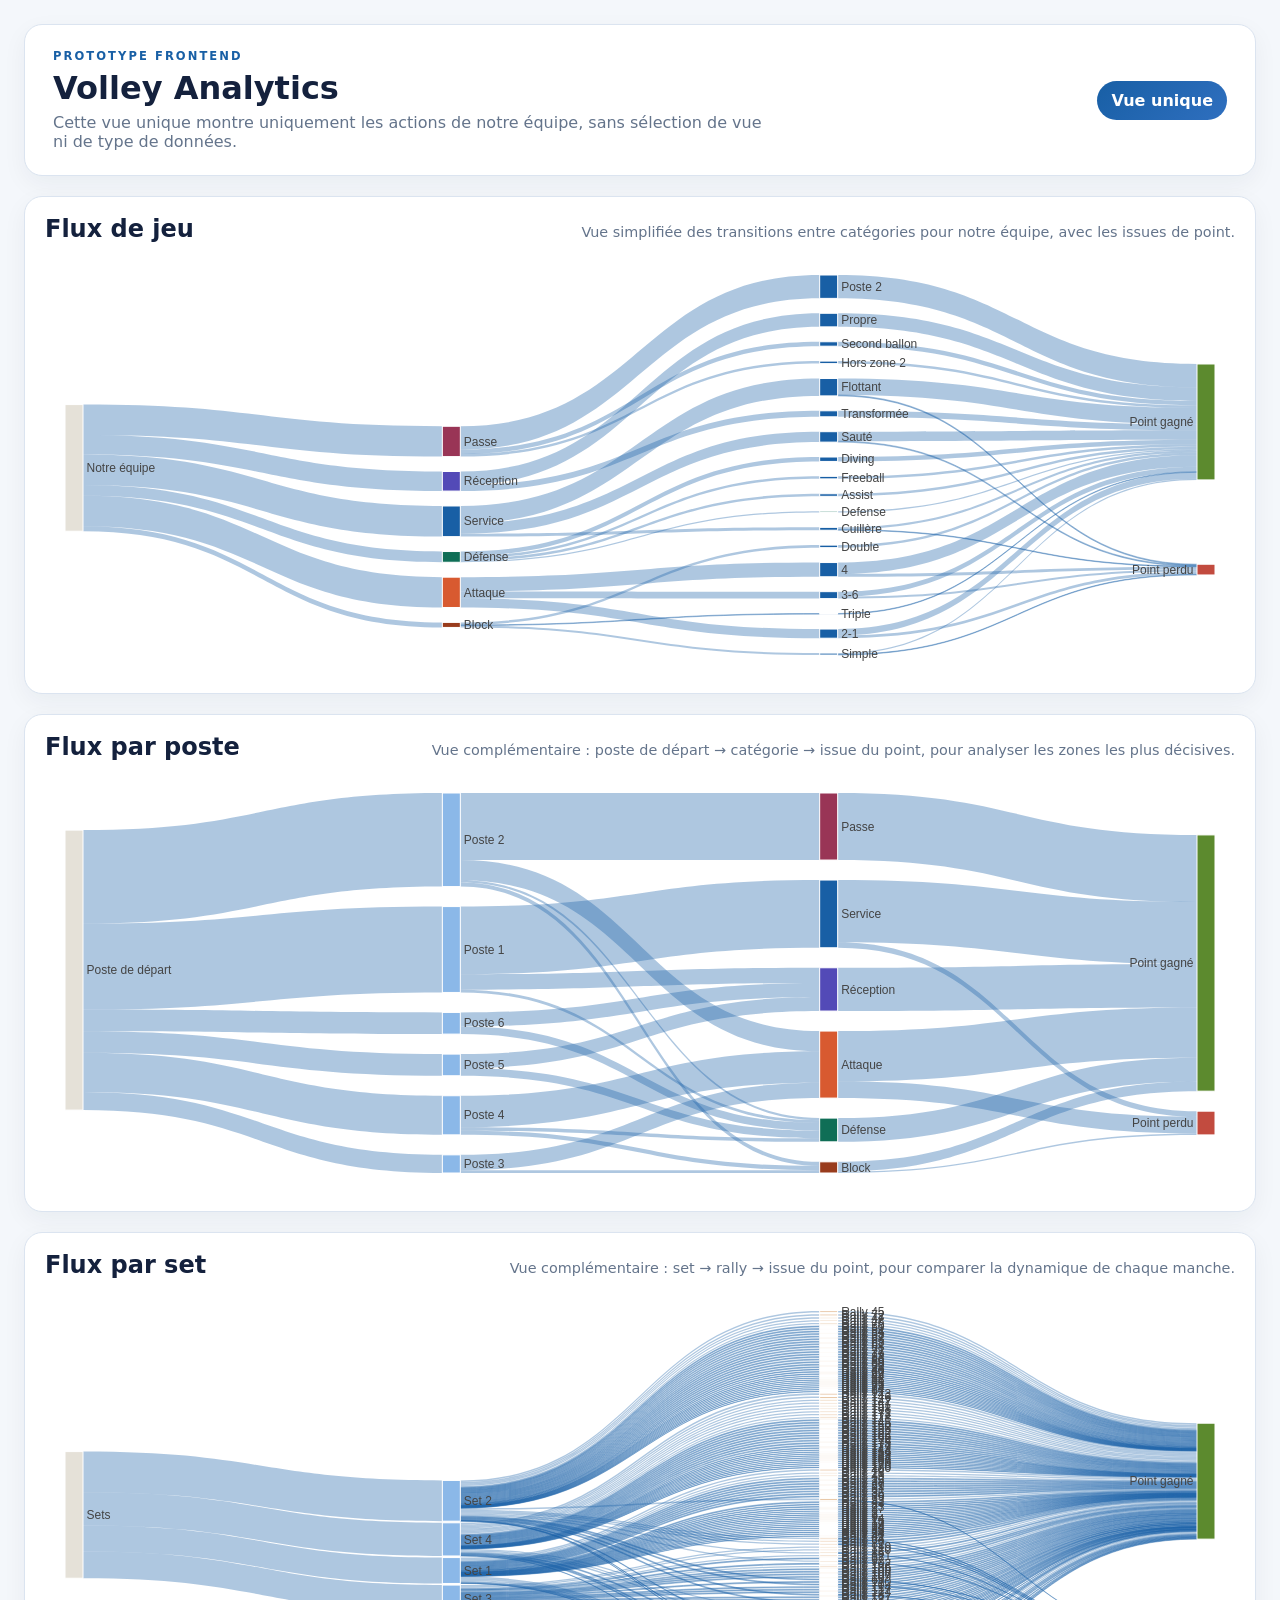
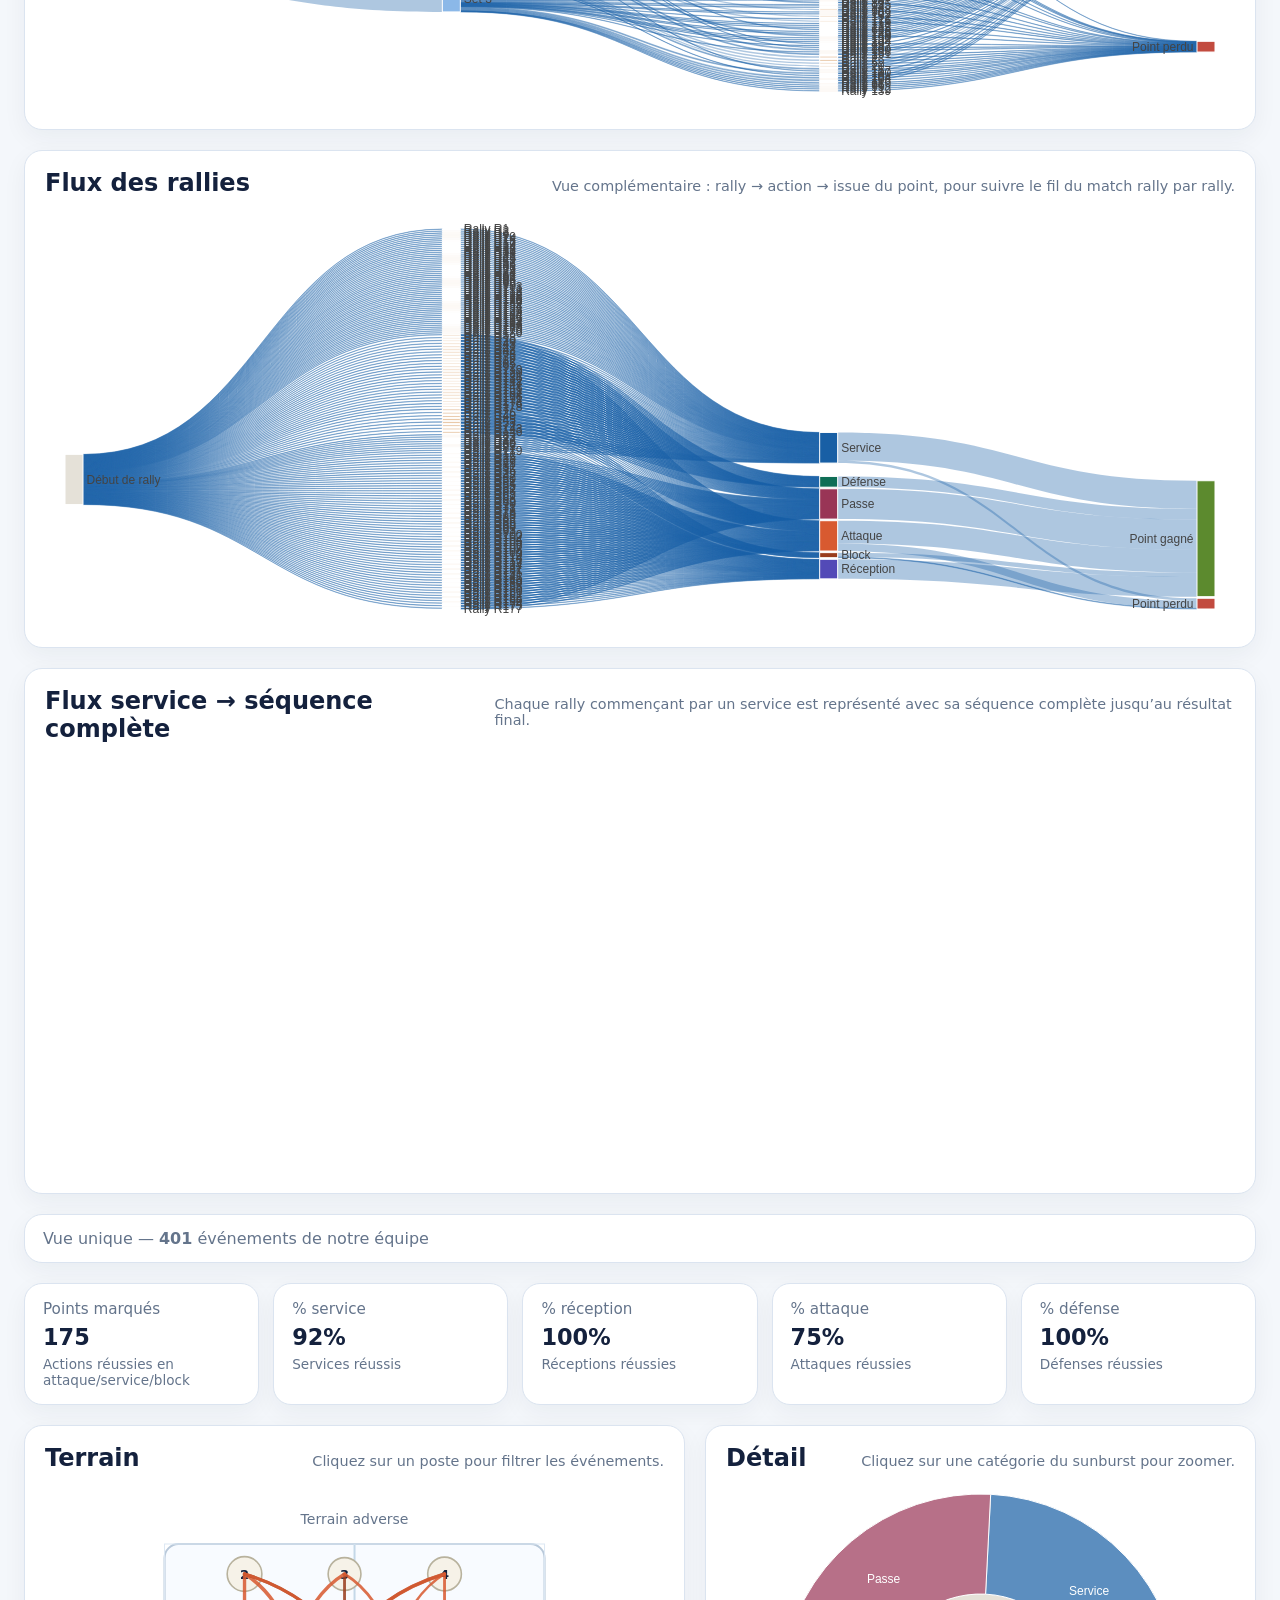
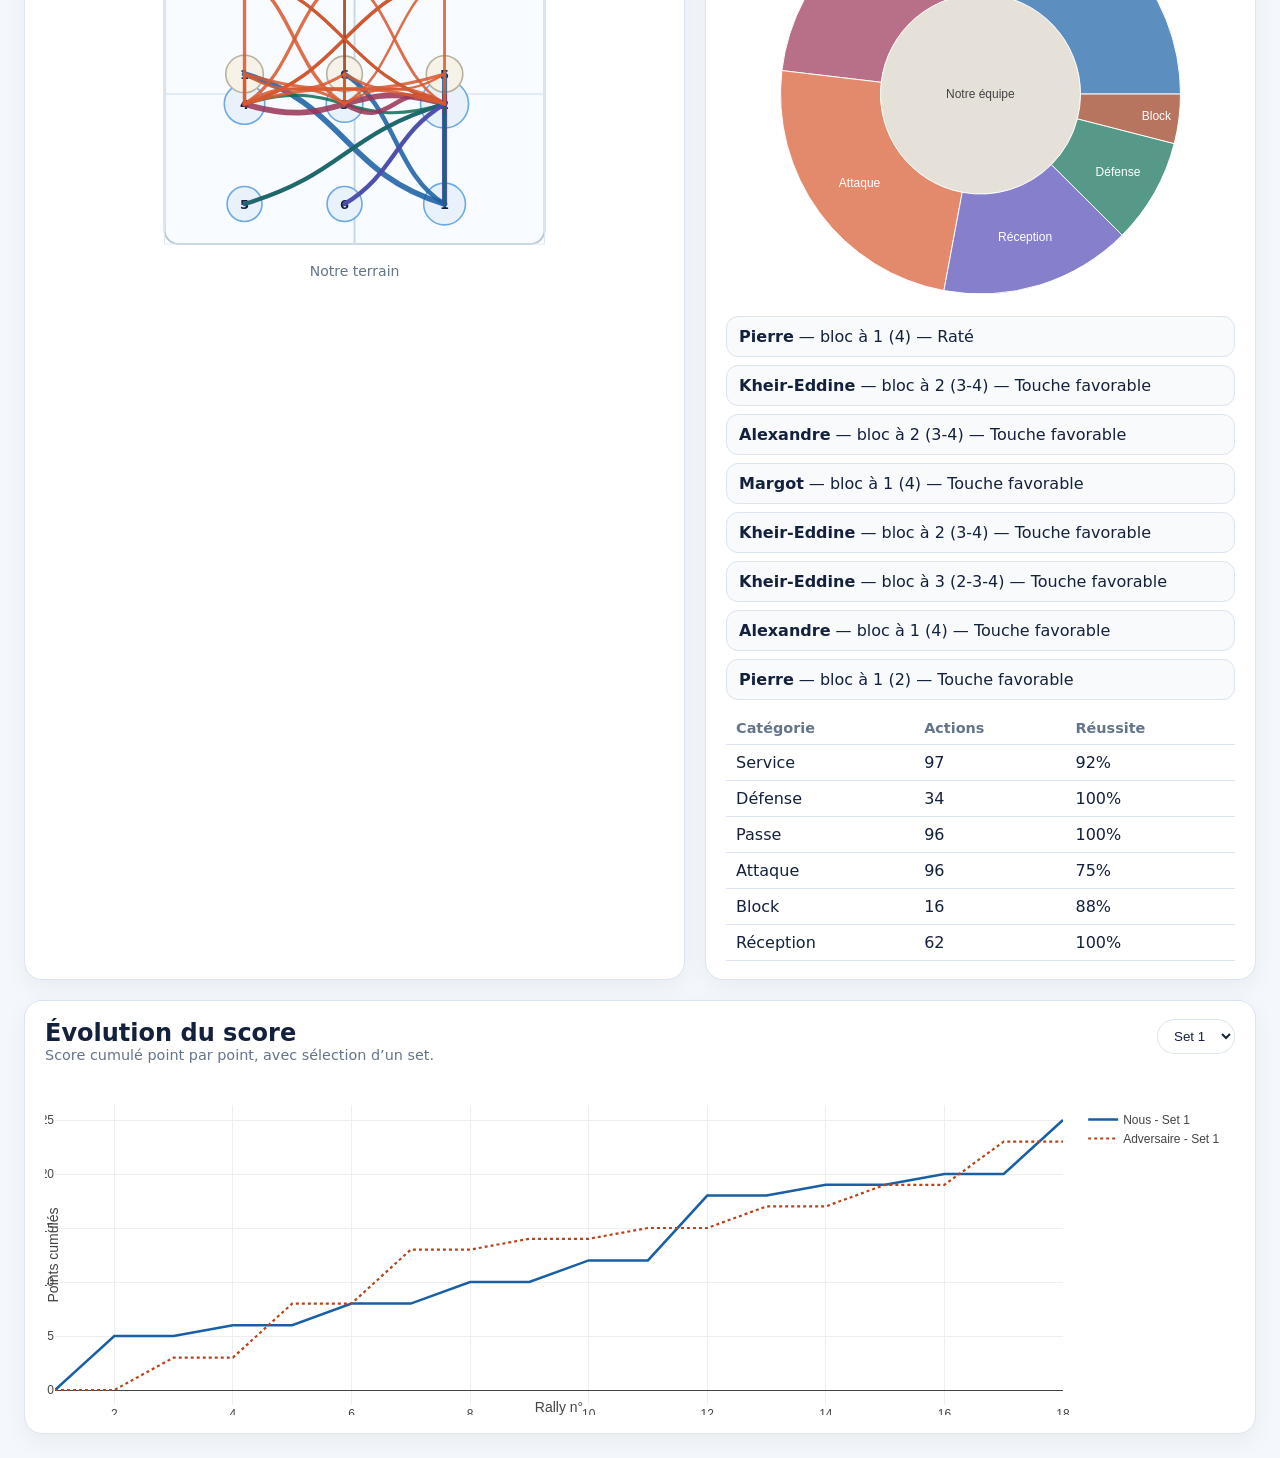
==== javascript/index.html @ db5d2663 "Initial commit" ====
<!DOCTYPE html>
<html lang="fr">
  <head>
    <meta charset="UTF-8" />
    <meta name="viewport" content="width=device-width, initial-scale=1.0" />
    <title>Volley Analytics</title>
    <link rel="stylesheet" href="styles.css" />
    <script src="https://cdn.plot.ly/plotly-2.35.1.min.js"></script>
  </head>
  <body>
    <div class="app-shell">
      <header class="hero">
        <div>
          <p class="eyebrow">Prototype frontend</p>
          <h1>Volley Analytics</h1>
          <p class="subtitle">Cette vue unique montre uniquement les actions de notre équipe, sans sélection de vue ni de type de données.</p>
        </div>
        <div class="badge">Vue unique</div>
      </header>

      <section class="panel">
        <div class="panel-header">
          <h2>Flux de jeu</h2>
          <p>Vue simplifiée des transitions entre catégories pour notre équipe, avec les issues de point.</p>
        </div>
        <div id="aggregatedSankey"></div>
      </section>

      <section class="panel">
        <div class="panel-header">
          <h2>Flux par poste</h2>
          <p>Vue complémentaire : poste de départ → catégorie → issue du point, pour analyser les zones les plus décisives.</p>
        </div>
        <div id="positionSankey"></div>
      </section>

      <section class="panel">
        <div class="panel-header">
          <h2>Flux par set</h2>
          <p>Vue complémentaire : set → rally → issue du point, pour comparer la dynamique de chaque manche.</p>
        </div>
        <div id="setSankey"></div>
      </section>

      <section class="panel">
        <div class="panel-header">
          <h2>Flux des rallies</h2>
          <p>Vue complémentaire : rally → action → issue du point, pour suivre le fil du match rally par rally.</p>
        </div>
        <div id="rallySankey"></div>
      </section>

      <section class="panel">
        <div class="panel-header">
          <h2>Flux service → séquence complète</h2>
          <p>Chaque rally commençant par un service est représenté avec sa séquence complète jusqu’au résultat final.</p>
        </div>
        <div id="serviceSequenceSankey"></div>
      </section>

      <section id="filtersSummary" class="summary"></section>
      <section id="kpiGrid" class="kpi-grid"></section>

      <section class="main-grid">
        <article class="panel">
          <div class="panel-header">
            <h2>Terrain</h2>
            <p>Cliquez sur un poste pour filtrer les événements.</p>
          </div>
          <div id="courtContainer"></div>
        </article>

        <article class="panel">
          <div class="panel-header">
            <h2>Détail</h2>
            <p>Cliquez sur une catégorie du sunburst pour zoomer.</p>
          </div>
          <div id="sunburstChart"></div>
          <div id="detailList"></div>
          <div id="detailTable"></div>
        </article>
      </section>

      <section class="panel">
        <div class="panel-header">
          <div>
            <h2>Évolution du score</h2>
            <p>Score cumulé point par point, avec sélection d’un set.</p>
          </div>
          <select id="scoreSetSelect" class="score-select">
            <option value="1">Set 1</option>
            <option value="2">Set 2</option>
            <option value="3">Set 3</option>
            <option value="4">Set 4</option>
          </select>
        </div>
        <div id="scoreboardChart"></div>
      </section>
    </div>

    <script src="app.js"></script>
  </body>
</html>
---- javascript/styles.css ----
:root {
  color-scheme: light;
  --bg: #f4f7fb;
  --surface: #ffffff;
  --ink: #14213d;
  --muted: #64748b;
  --border: #dbe4f0;
  --primary: #185fa5;
  --accent: #d85a30;
}

* { box-sizing: border-box; }
body {
  margin: 0;
  font-family: Inter, system-ui, -apple-system, BlinkMacSystemFont, "Segoe UI", sans-serif;
  background: var(--bg);
  color: var(--ink);
}

.app-shell {
  max-width: 1400px;
  margin: 0 auto;
  padding: 24px;
  display: grid;
  gap: 20px;
}

.hero, .panel, .summary, .kpi-card {
  background: var(--surface);
  border: 1px solid var(--border);
  border-radius: 18px;
  box-shadow: 0 8px 24px rgba(20, 33, 61, 0.05);
}

.hero {
  padding: 24px 28px;
  display: flex;
  justify-content: space-between;
  align-items: center;
}

.eyebrow {
  text-transform: uppercase;
  letter-spacing: 0.18em;
  font-size: 0.72rem;
  color: var(--primary);
  margin: 0 0 6px;
  font-weight: 700;
}

h1, h2, h3, p { margin: 0; }
.subtitle { margin-top: 6px; color: var(--muted); max-width: 720px; }
.badge {
  background: linear-gradient(135deg, #185fa5, #2f6fbf);
  color: white;
  padding: 10px 14px;
  border-radius: 999px;
  font-weight: 700;
}

.summary {
  padding: 14px 18px;
  color: var(--muted);
}

.kpi-grid {
  display: grid;
  grid-template-columns: repeat(5, minmax(0, 1fr));
  gap: 14px;
}
.kpi-card {
  padding: 16px 18px;
  display: flex;
  flex-direction: column;
  gap: 6px;
}
.kpi-card .value { font-size: 1.4rem; font-weight: 800; }
.kpi-card .label { color: var(--muted); font-size: 0.95rem; }
.kpi-card .hint { color: var(--muted); font-size: 0.85rem; }

.main-grid {
  display: grid;
  grid-template-columns: 1.2fr 1fr;
  gap: 20px;
}

.panel { padding: 18px 20px; }
.panel-header { display: flex; justify-content: space-between; align-items: baseline; gap: 10px; margin-bottom: 12px; }
.panel-header p { color: var(--muted); font-size: 0.9rem; }
.score-select {
  border: 1px solid var(--border);
  border-radius: 999px;
  padding: 8px 12px;
  color: var(--ink);
  background: var(--surface);
}

#courtContainer svg, #sunburstChart, #aggregatedSankey, #scoreboardChart {
  width: 100%;
}

#detailList {
  margin-top: 12px;
  display: grid;
  gap: 8px;
}
.detail-item {
  padding: 10px 12px;
  border: 1px solid var(--border);
  border-radius: 12px;
  background: #f8fafc;
}
.detail-strong { font-weight: 700; }

#detailTable table {
  width: 100%;
  border-collapse: collapse;
  margin-top: 12px;
}
#detailTable th, #detailTable td {
  padding: 8px 10px;
  border-bottom: 1px solid var(--border);
  text-align: left;
}
#detailTable th { color: var(--muted); font-size: 0.9rem; }

@media (max-width: 1100px) {
  .kpi-grid { grid-template-columns: repeat(2, minmax(0, 1fr)); }
  .main-grid { grid-template-columns: 1fr; }
}

@media (max-width: 720px) {
  .app-shell { padding: 14px; }
  .kpi-grid { grid-template-columns: 1fr; }
  .hero { flex-direction: column; align-items: flex-start; gap: 12px; }
}
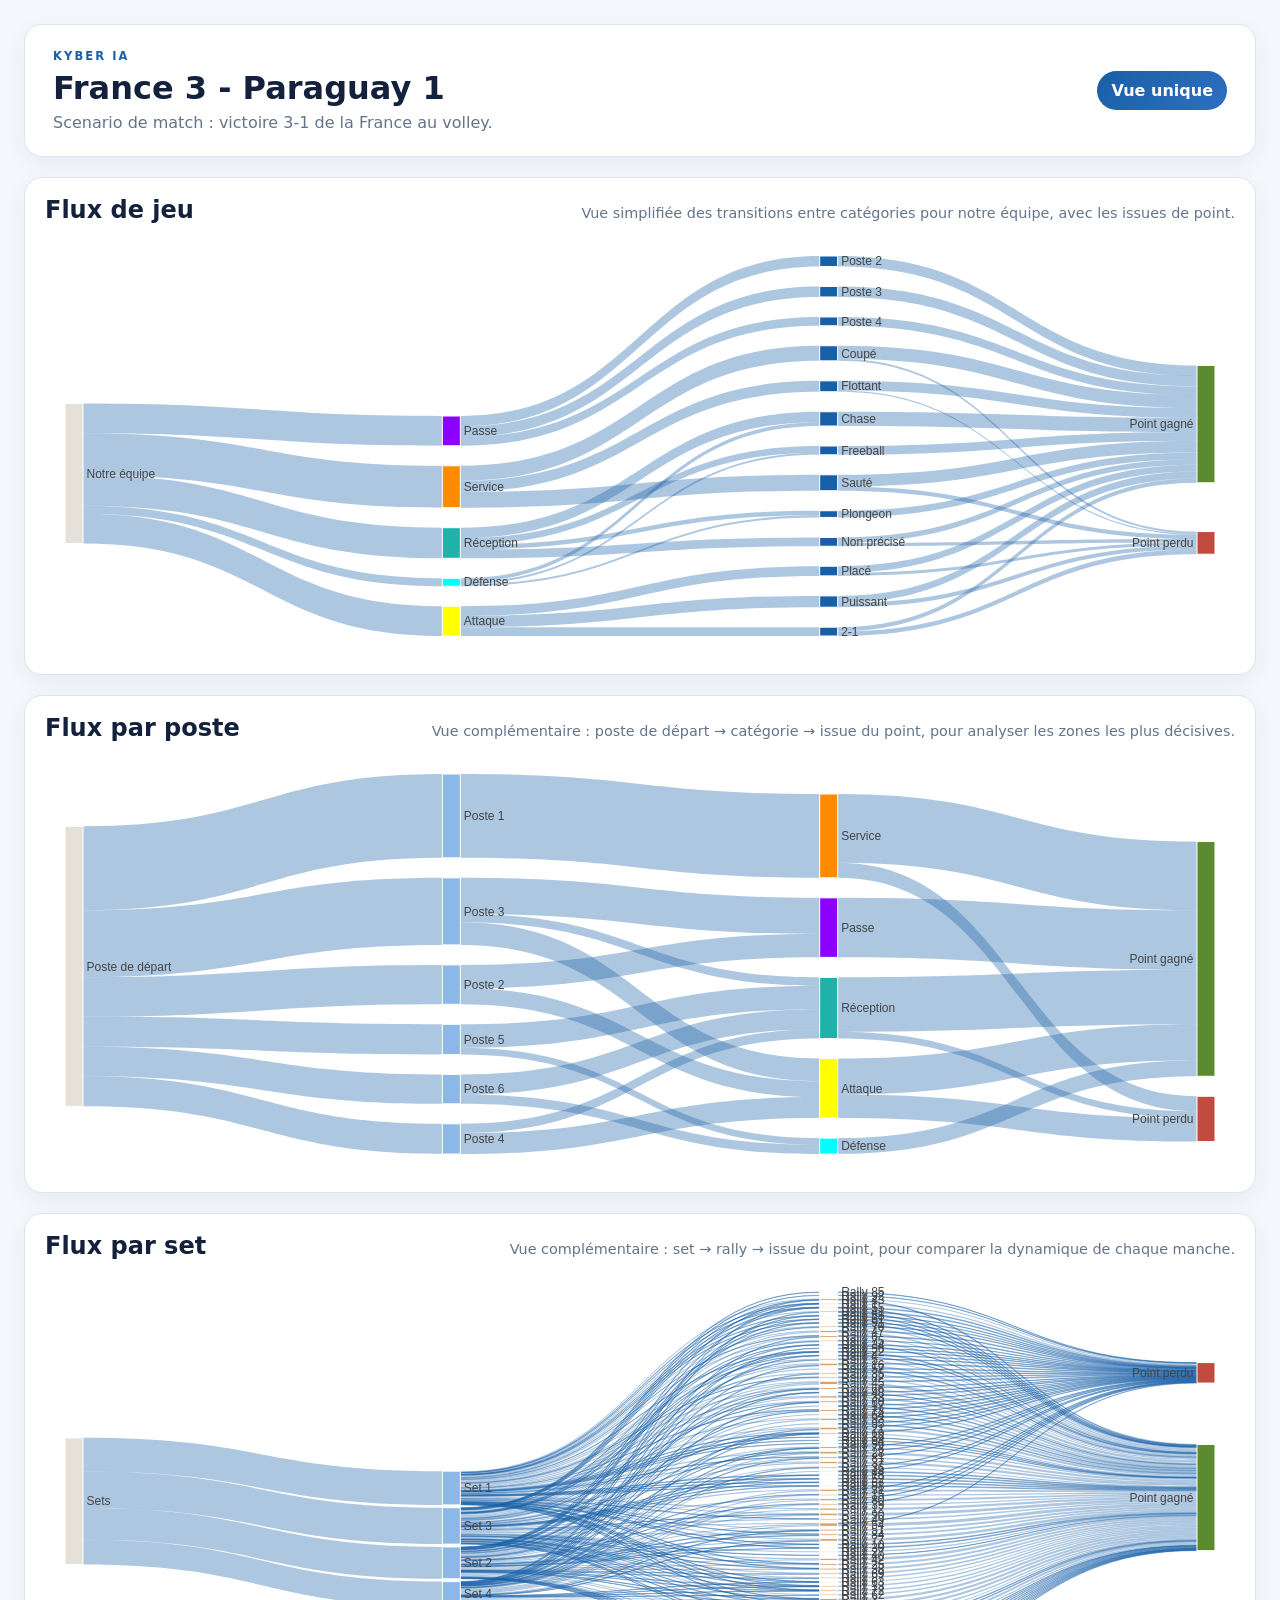
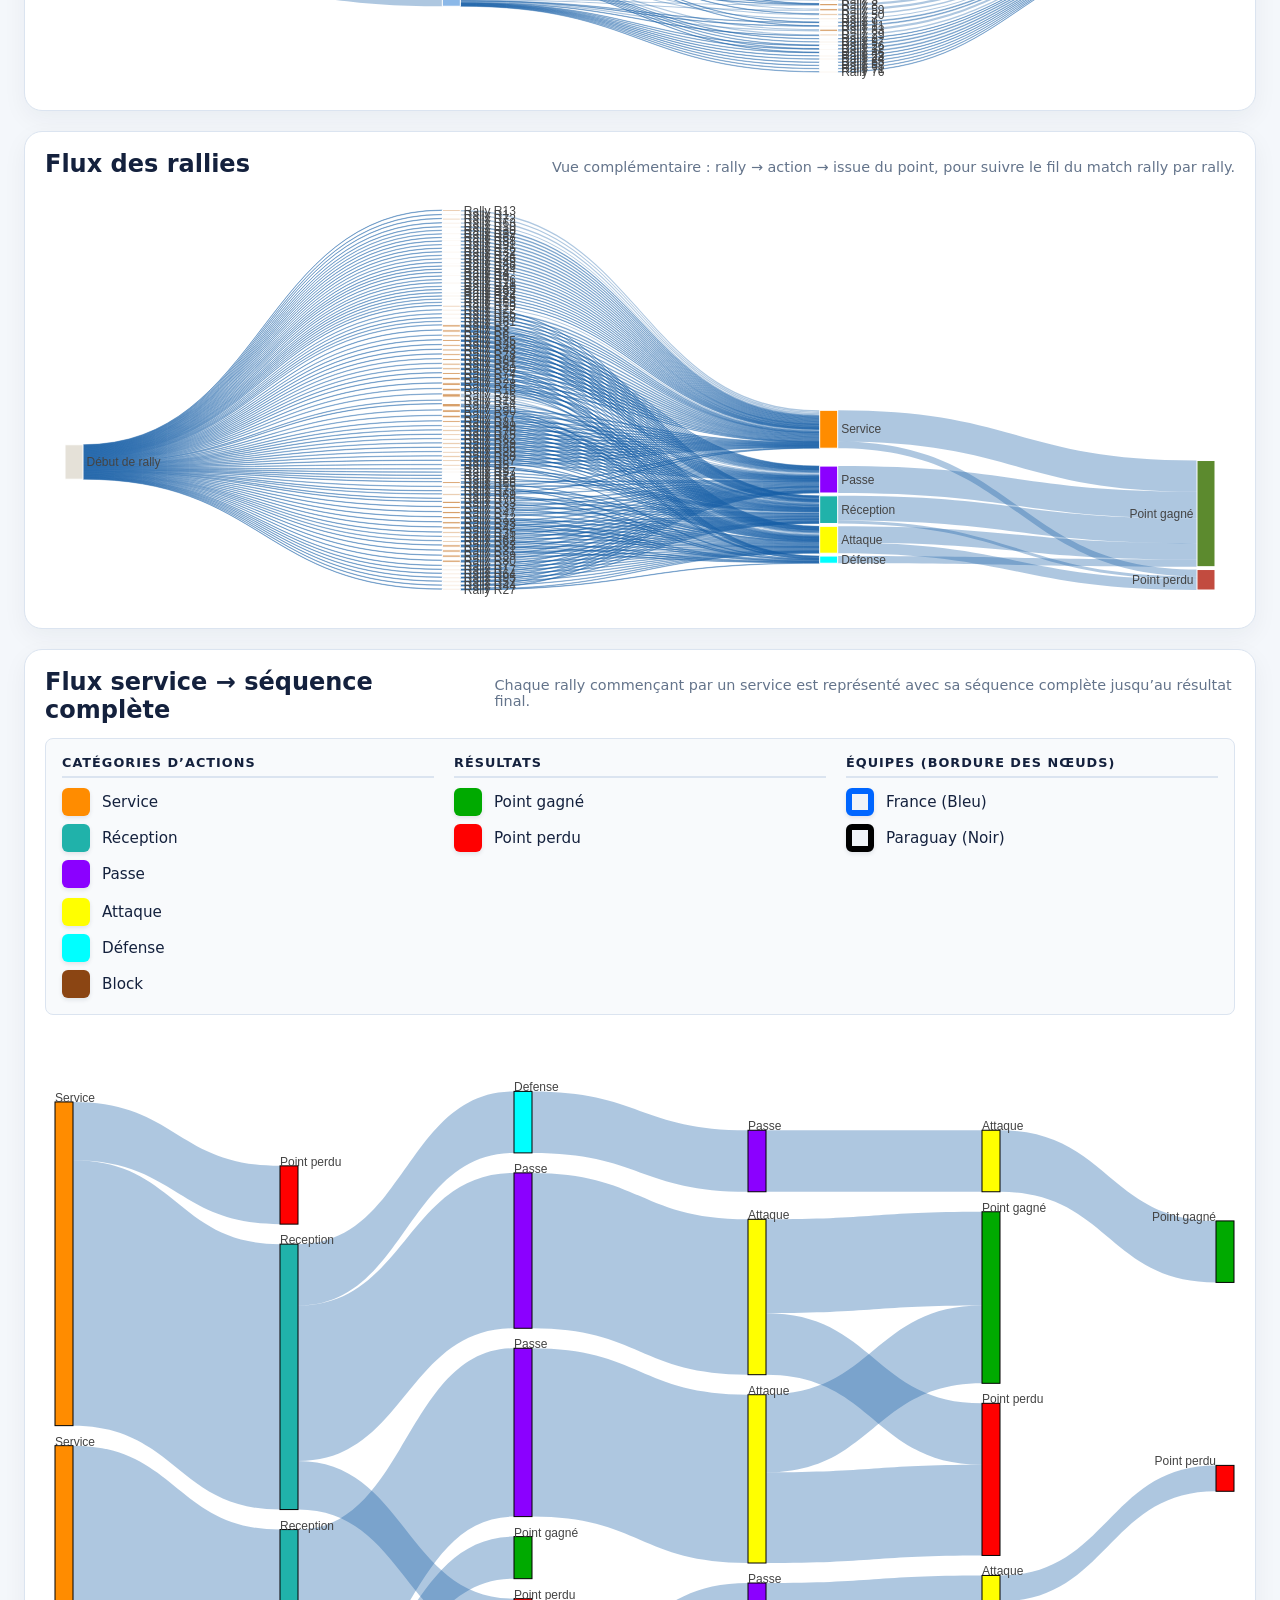
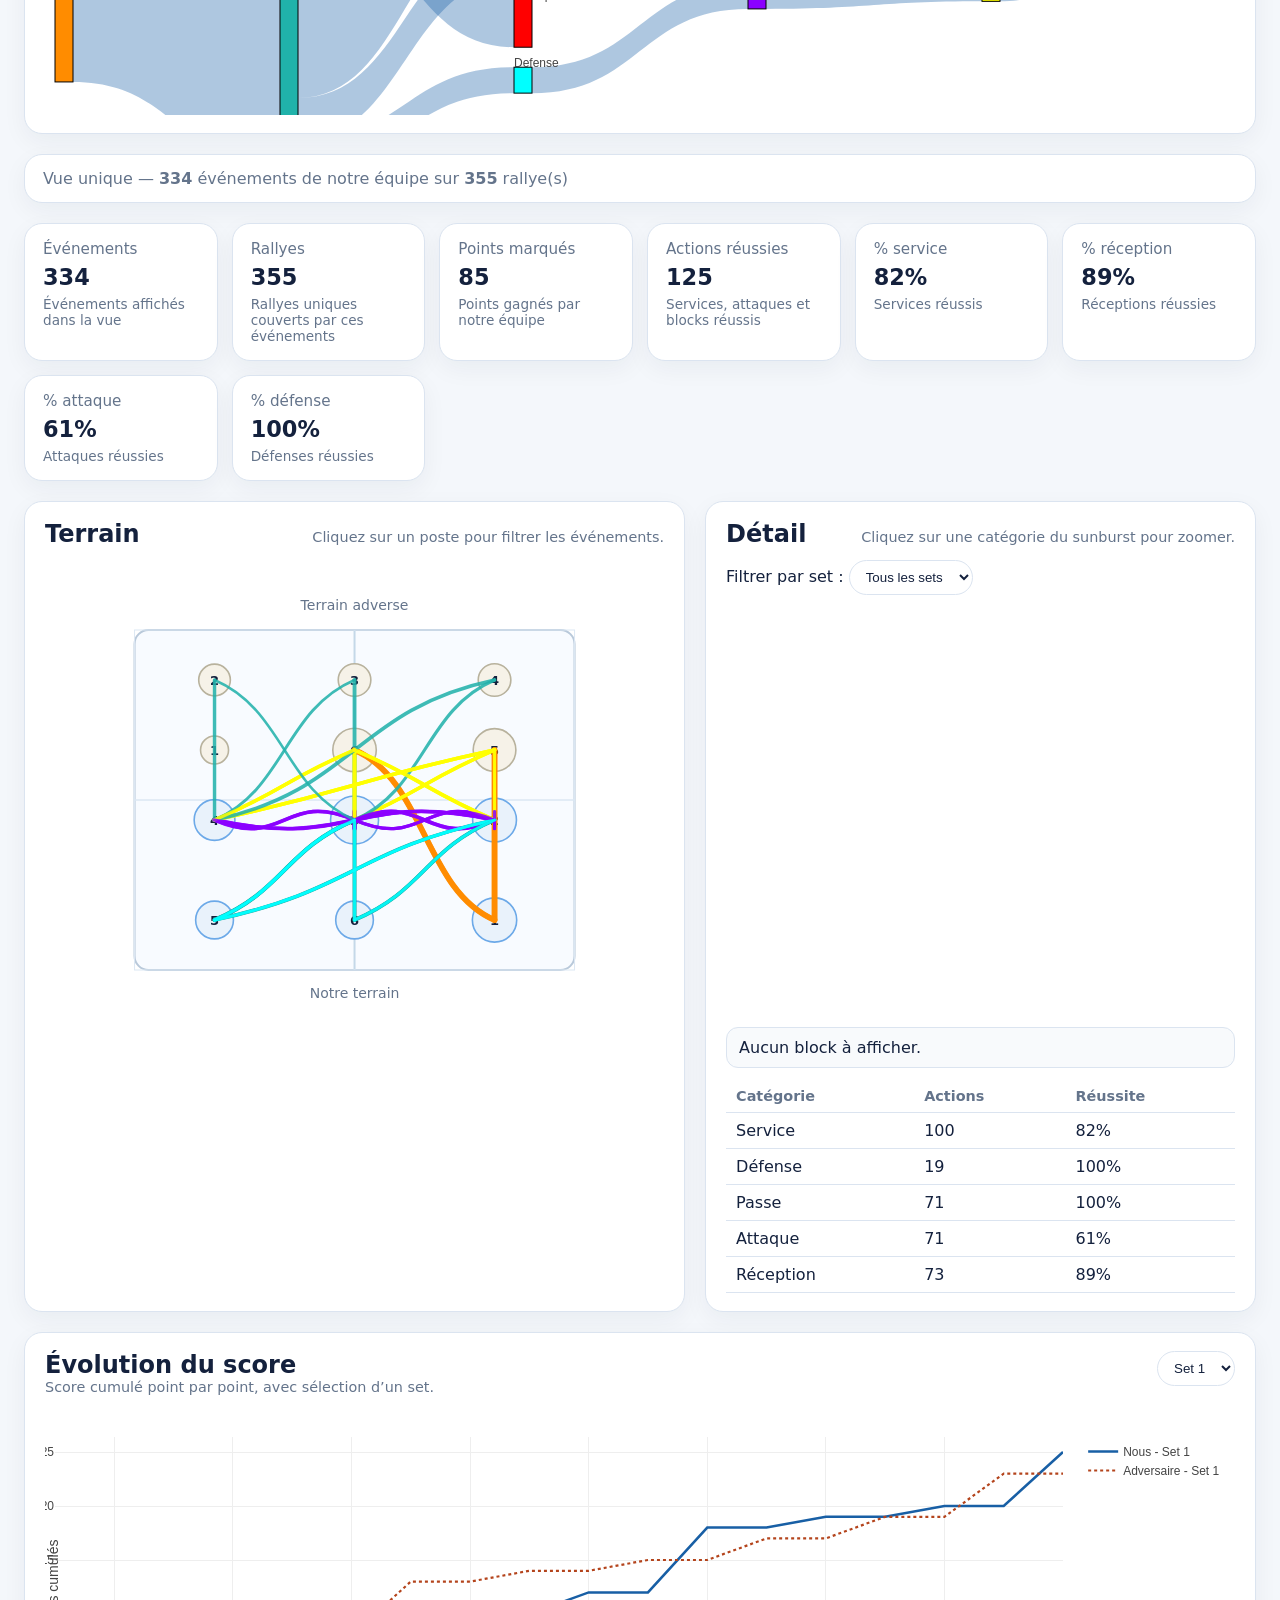
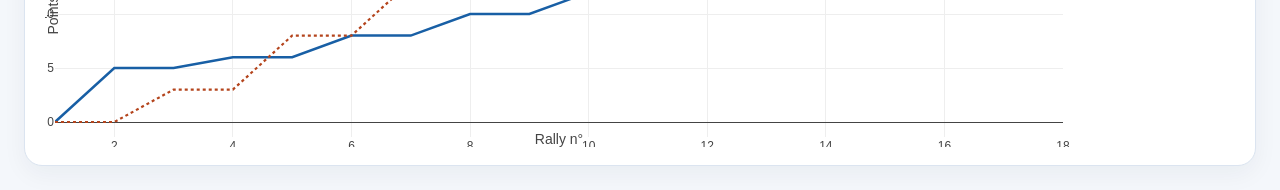
==== commit 01c9b38a: "Update match scenario and enhance UI with action legend and filtering options - Changed the header t" ====
--- a/javascript/index.html
+++ b/javascript/index.html
@@ -11,9 +11,9 @@
     <div class="app-shell">
       <header class="hero">
         <div>
-          <p class="eyebrow">Prototype frontend</p>
-          <h1>Volley Analytics</h1>
-          <p class="subtitle">Cette vue unique montre uniquement les actions de notre équipe, sans sélection de vue ni de type de données.</p>
+          <p class="eyebrow">Kyber IA</p>
+          <h1>France 3 - Paraguay 1</h1>
+          <p class="subtitle">Scenario de match : victoire 3-1 de la France au volley.</p>
         </div>
         <div class="badge">Vue unique</div>
       </header>
@@ -55,6 +55,35 @@
           <h2>Flux service → séquence complète</h2>
           <p>Chaque rally commençant par un service est représenté avec sa séquence complète jusqu’au résultat final.</p>
         </div>
+        <div class="legend-grid">
+          <div class="legend-section">
+            <div class="legend-subsection">Catégories d’actions</div>
+            <div class="legend-row">
+              <span class="legend-item"><span class="legend-color" style="background: #FF8C00;"></span>Service</span>
+              <span class="legend-item"><span class="legend-color" style="background: #20B2AA;"></span>Réception</span>
+              <span class="legend-item"><span class="legend-color" style="background: #8B00FF;"></span>Passe</span>
+            </div>
+            <div class="legend-row">
+              <span class="legend-item"><span class="legend-color" style="background: #FFFF00;"></span>Attaque</span>
+              <span class="legend-item"><span class="legend-color" style="background: #00FFFF;"></span>Défense</span>
+              <span class="legend-item"><span class="legend-color" style="background: #8B4513;"></span>Block</span>
+            </div>
+          </div>
+          <div class="legend-section">
+            <div class="legend-subsection">Résultats</div>
+            <div class="legend-row">
+              <span class="legend-item"><span class="legend-color" style="background: #00AA00;"></span>Point gagné</span>
+              <span class="legend-item"><span class="legend-color" style="background: #FF0000;"></span>Point perdu</span>
+            </div>
+          </div>
+          <div class="legend-section">
+            <div class="legend-subsection">Équipes (bordure des nœuds)</div>
+            <div class="legend-row">
+              <span class="legend-item"><span class="legend-color" style="background: #f0f4f8; border: 6px solid #0066FF;"></span>France (Bleu)</span>
+              <span class="legend-item"><span class="legend-color" style="background: #f0f4f8; border: 6px solid #000000;"></span>Paraguay (Noir)</span>
+            </div>
+          </div>
+        </div>
         <div id="serviceSequenceSankey"></div>
       </section>
 
@@ -74,6 +103,16 @@
           <div class="panel-header">
             <h2>Détail</h2>
             <p>Cliquez sur une catégorie du sunburst pour zoomer.</p>
+          </div>
+          <div class="detail-filter">
+            <label for="setFilterSelect">Filtrer par set :</label>
+            <select id="setFilterSelect" class="score-select">
+              <option value="">Tous les sets</option>
+              <option value="1">Set 1</option>
+              <option value="2">Set 2</option>
+              <option value="3">Set 3</option>
+              <option value="4">Set 4</option>
+            </select>
           </div>
           <div id="sunburstChart"></div>
           <div id="detailList"></div>
--- a/javascript/styles.css
+++ b/javascript/styles.css
@@ -65,7 +65,7 @@
 
 .kpi-grid {
   display: grid;
-  grid-template-columns: repeat(5, minmax(0, 1fr));
+  grid-template-columns: repeat(auto-fit, minmax(180px, 1fr));
   gap: 14px;
 }
 .kpi-card {
@@ -134,3 +134,48 @@
   .kpi-grid { grid-template-columns: 1fr; }
   .hero { flex-direction: column; align-items: flex-start; gap: 12px; }
 }
+
+.legend-grid {
+  display: grid;
+  grid-template-columns: repeat(auto-fit, minmax(280px, 1fr));
+  gap: 20px;
+  margin-top: 14px;
+  padding: 16px;
+  background: #f8fafc;
+  border-radius: 8px;
+  border: 1px solid var(--border);
+}
+.legend-section {
+  display: flex;
+  flex-direction: column;
+  gap: 10px;
+}
+.legend-subsection {
+  font-size: 0.8rem;
+  font-weight: 800;
+  color: var(--ink);
+  text-transform: uppercase;
+  letter-spacing: 0.08em;
+  padding-bottom: 6px;
+  border-bottom: 2px solid var(--border);
+}
+.legend-row {
+  display: flex;
+  flex-direction: column;
+  gap: 8px;
+}
+.legend-item {
+  display: flex;
+  align-items: center;
+  gap: 12px;
+  font-size: 0.95rem;
+  color: var(--ink);
+  font-weight: 500;
+}
+.legend-color {
+  width: 28px;
+  height: 28px;
+  border-radius: 6px;
+  flex-shrink: 0;
+  box-shadow: 0 2px 4px rgba(20, 33, 61, 0.1);
+}
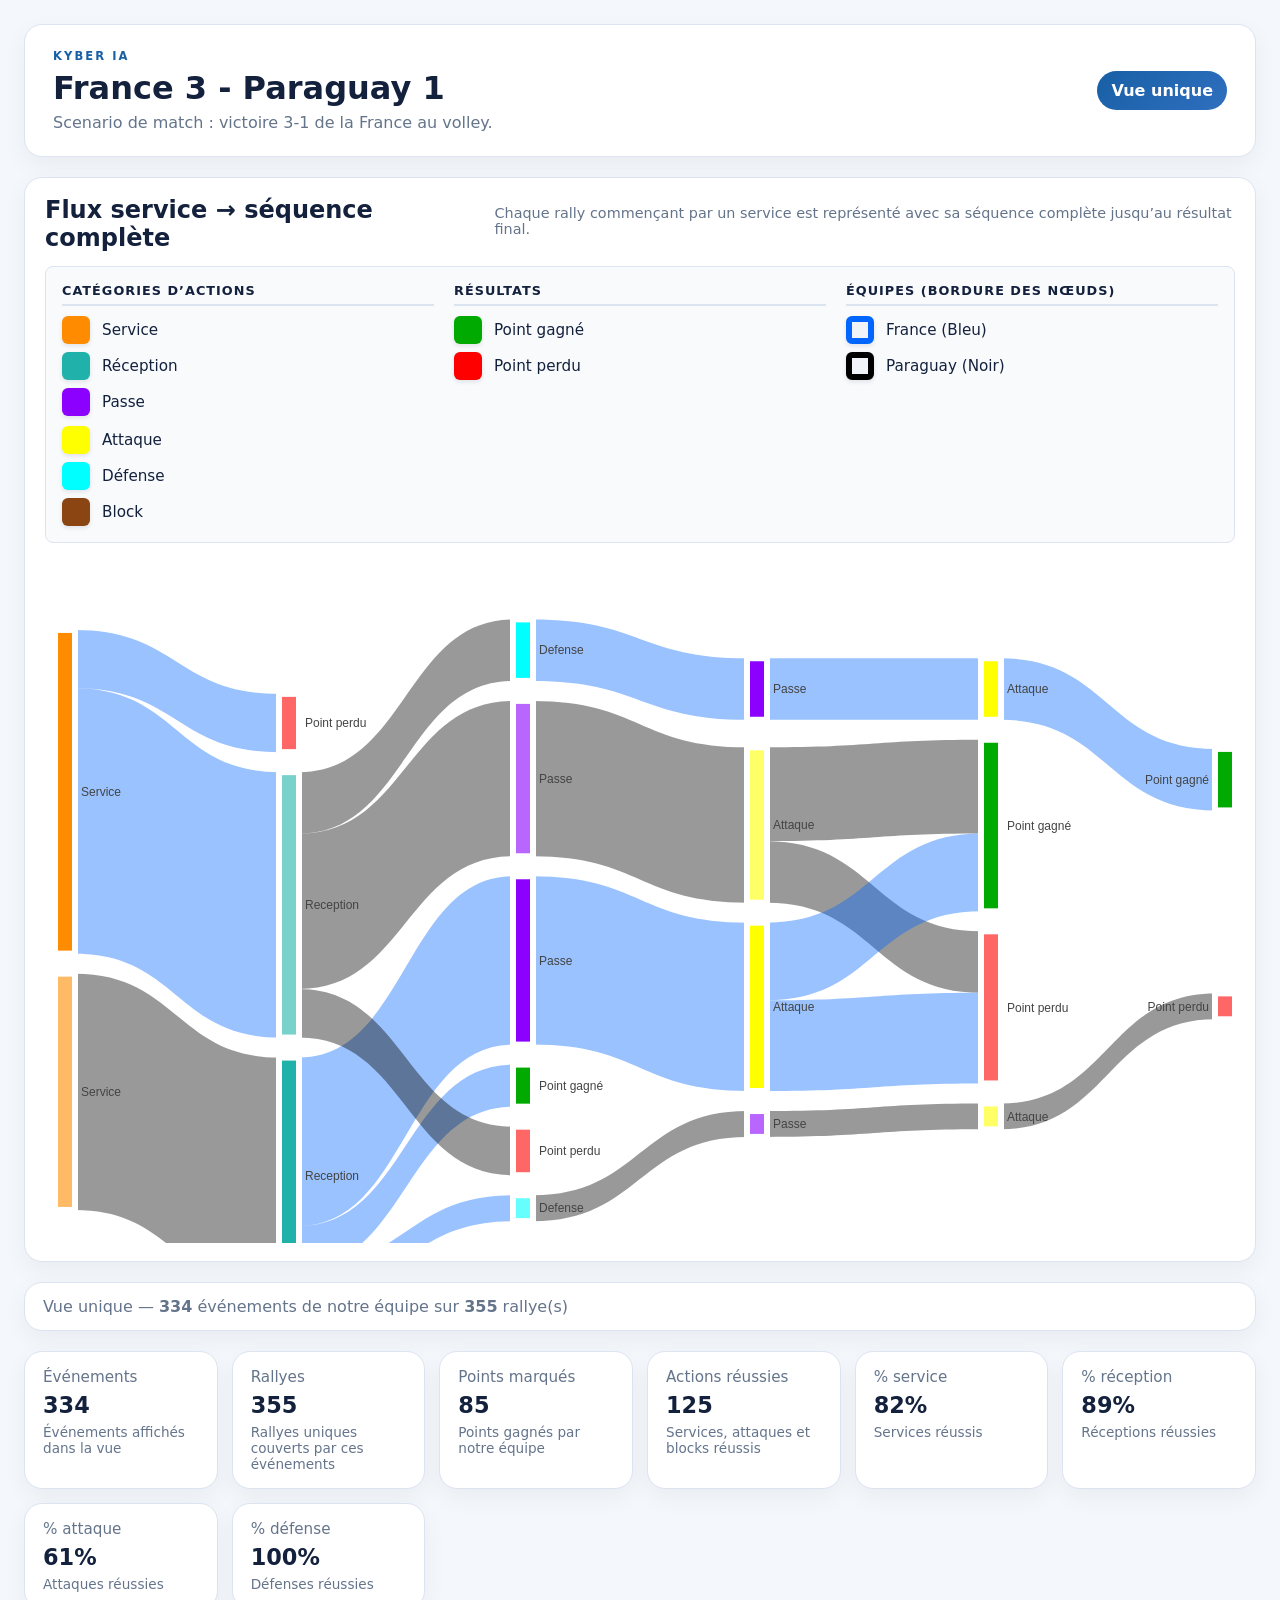
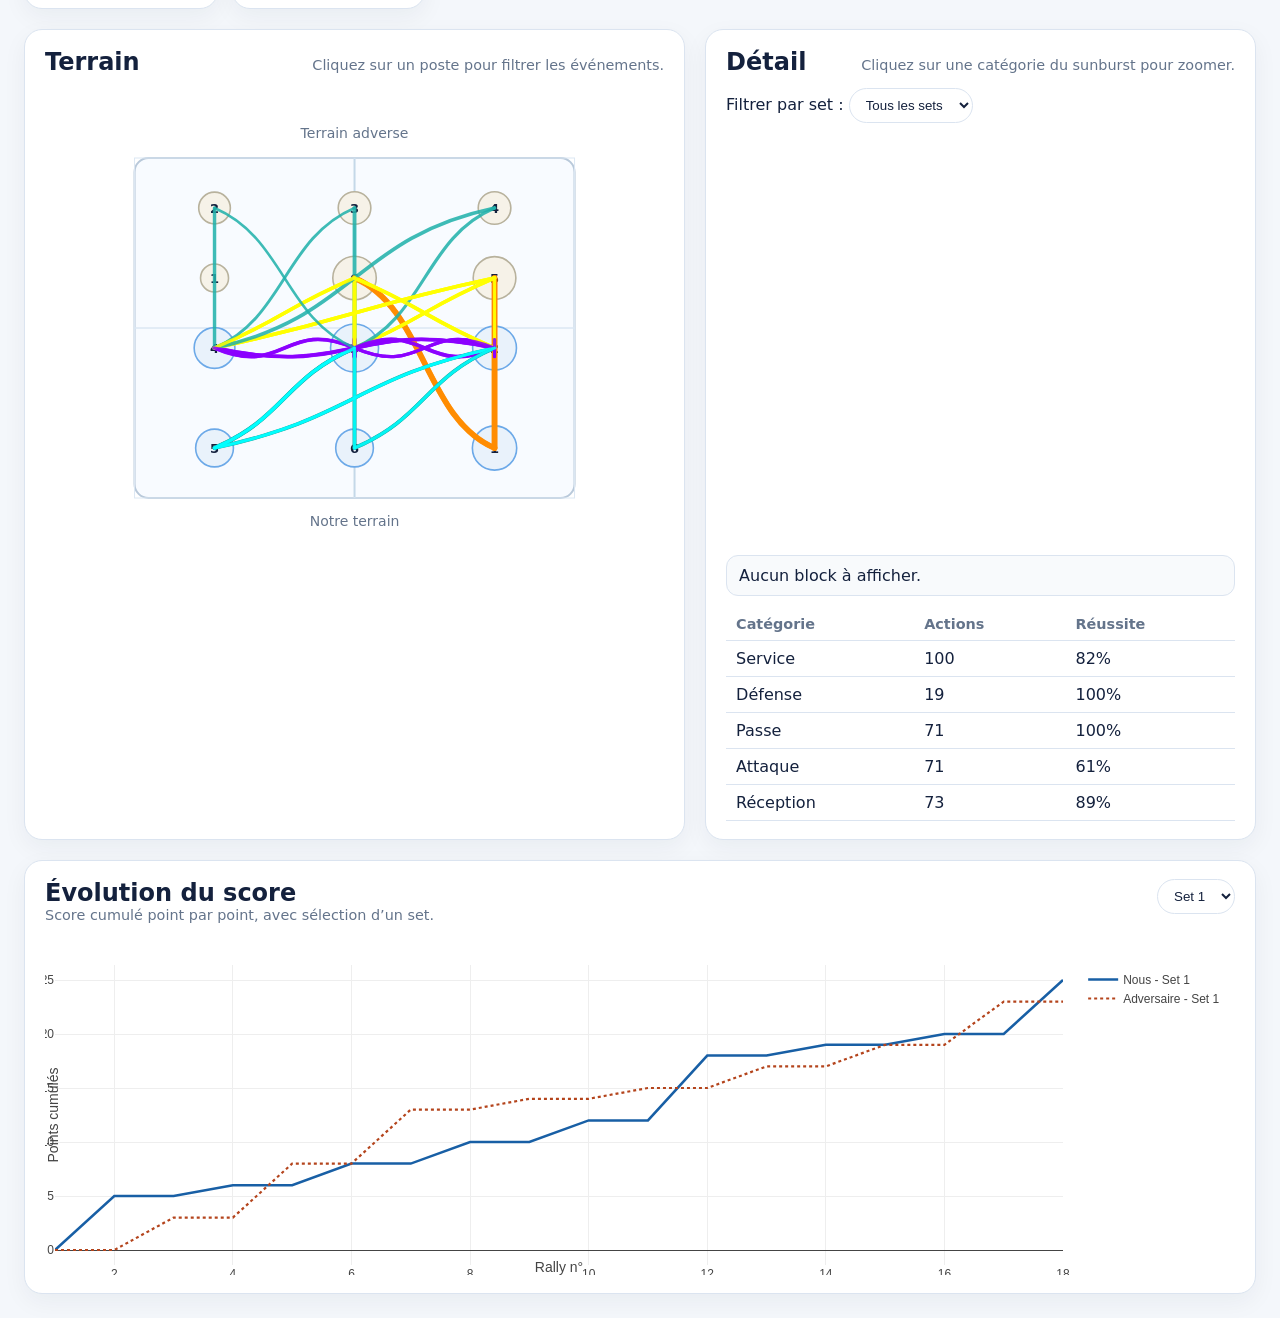
==== commit 5a30844c: "Refactor Sankey diagrams: remove unused visualizations and enhance service sequence display" ====
--- a/javascript/index.html
+++ b/javascript/index.html
@@ -18,39 +18,7 @@
         <div class="badge">Vue unique</div>
       </header>
 
-      <section class="panel">
-        <div class="panel-header">
-          <h2>Flux de jeu</h2>
-          <p>Vue simplifiée des transitions entre catégories pour notre équipe, avec les issues de point.</p>
-        </div>
-        <div id="aggregatedSankey"></div>
-      </section>
-
-      <section class="panel">
-        <div class="panel-header">
-          <h2>Flux par poste</h2>
-          <p>Vue complémentaire : poste de départ → catégorie → issue du point, pour analyser les zones les plus décisives.</p>
-        </div>
-        <div id="positionSankey"></div>
-      </section>
-
-      <section class="panel">
-        <div class="panel-header">
-          <h2>Flux par set</h2>
-          <p>Vue complémentaire : set → rally → issue du point, pour comparer la dynamique de chaque manche.</p>
-        </div>
-        <div id="setSankey"></div>
-      </section>
-
-      <section class="panel">
-        <div class="panel-header">
-          <h2>Flux des rallies</h2>
-          <p>Vue complémentaire : rally → action → issue du point, pour suivre le fil du match rally par rally.</p>
-        </div>
-        <div id="rallySankey"></div>
-      </section>
-
-      <section class="panel">
+<section class="panel">
         <div class="panel-header">
           <h2>Flux service → séquence complète</h2>
           <p>Chaque rally commençant par un service est représenté avec sa séquence complète jusqu’au résultat final.</p>
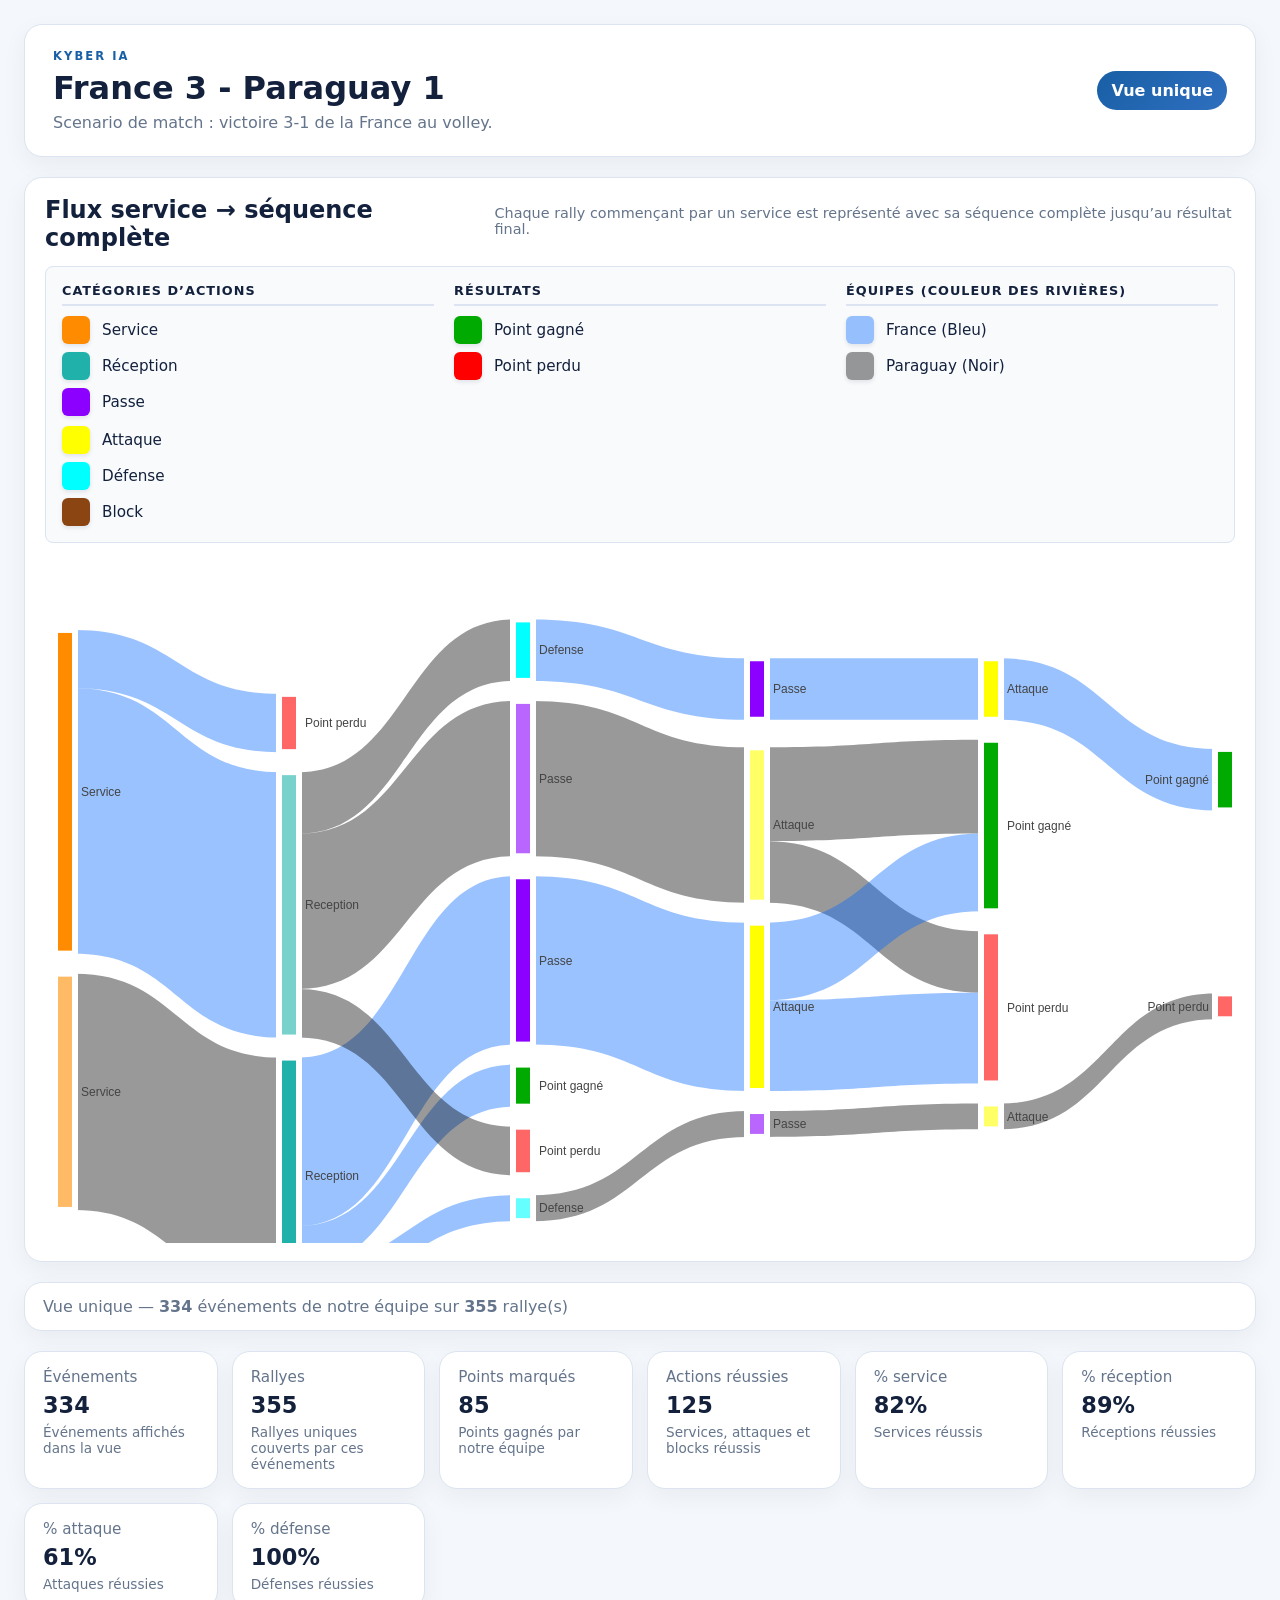
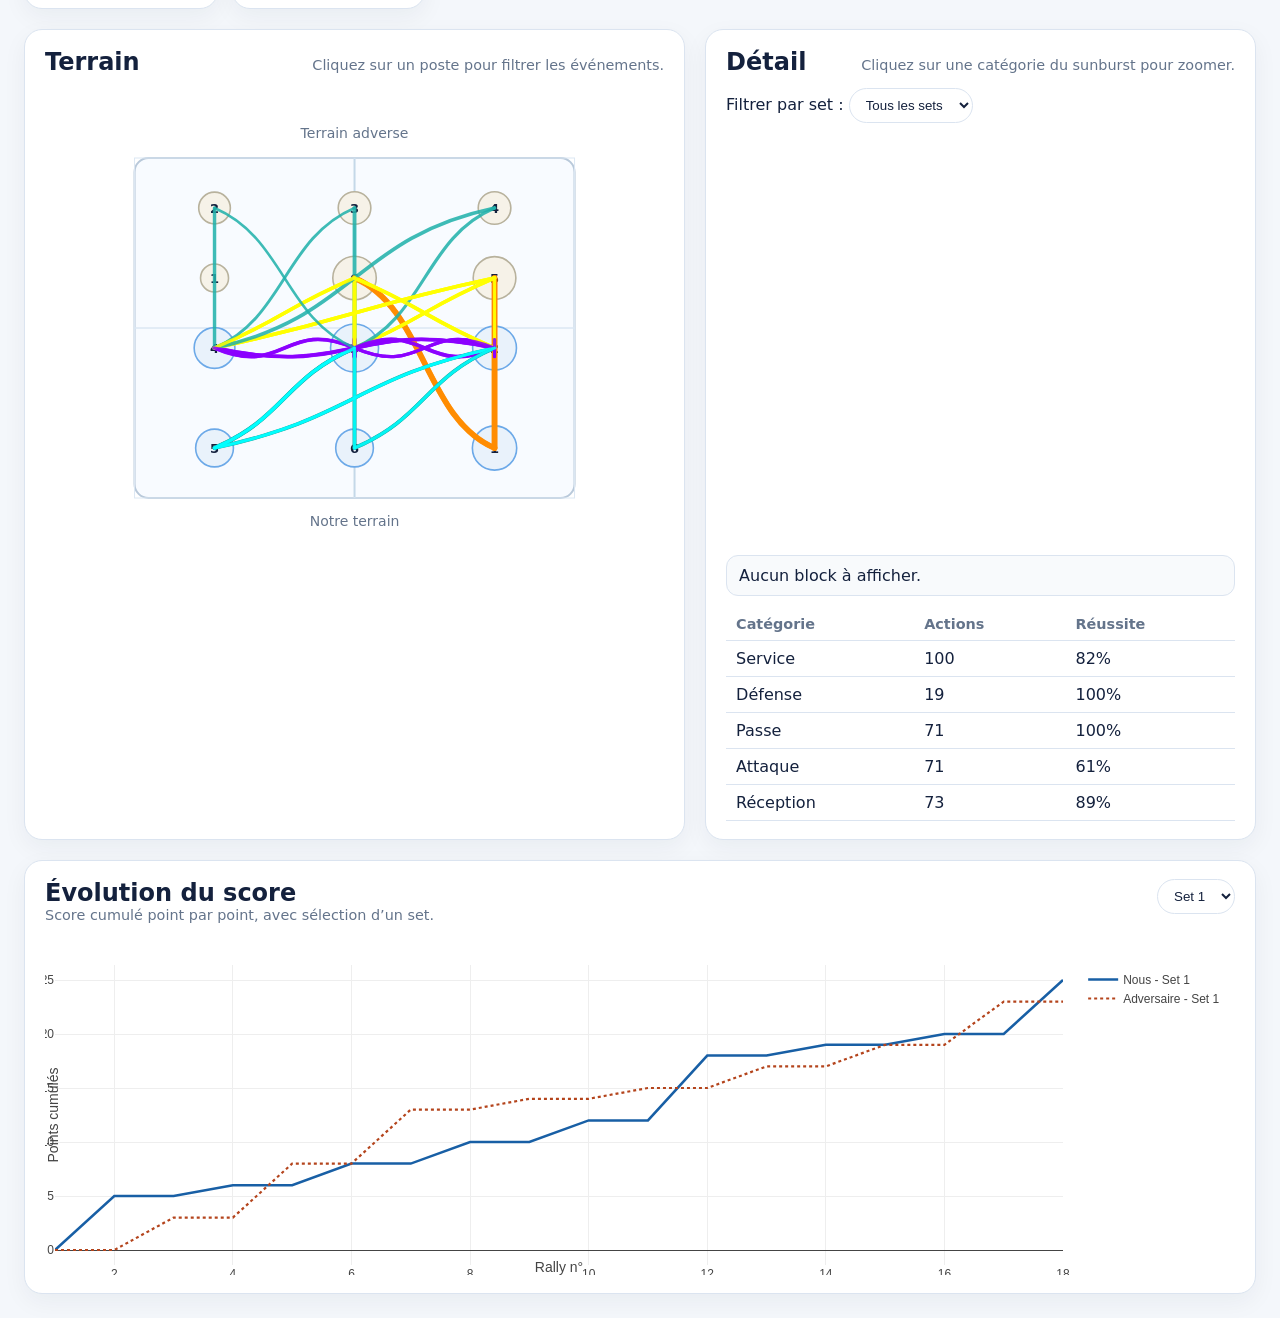
==== commit d343c4ba: "Update legend subsection for team colors and adjust color opacity" ====
--- a/javascript/index.html
+++ b/javascript/index.html
@@ -45,10 +45,10 @@
             </div>
           </div>
           <div class="legend-section">
-            <div class="legend-subsection">Équipes (bordure des nœuds)</div>
+            <div class="legend-subsection">Équipes (couleur des rivières)</div>
             <div class="legend-row">
-              <span class="legend-item"><span class="legend-color" style="background: #f0f4f8; border: 6px solid #0066FF;"></span>France (Bleu)</span>
-              <span class="legend-item"><span class="legend-color" style="background: #f0f4f8; border: 6px solid #000000;"></span>Paraguay (Noir)</span>
+              <span class="legend-item"><span class="legend-color" style="background: rgba(0, 102, 255, 0.4);"></span>France (Bleu)</span>
+              <span class="legend-item"><span class="legend-color" style="background: rgba(0, 0, 0, 0.4);"></span>Paraguay (Noir)</span>
             </div>
           </div>
         </div>
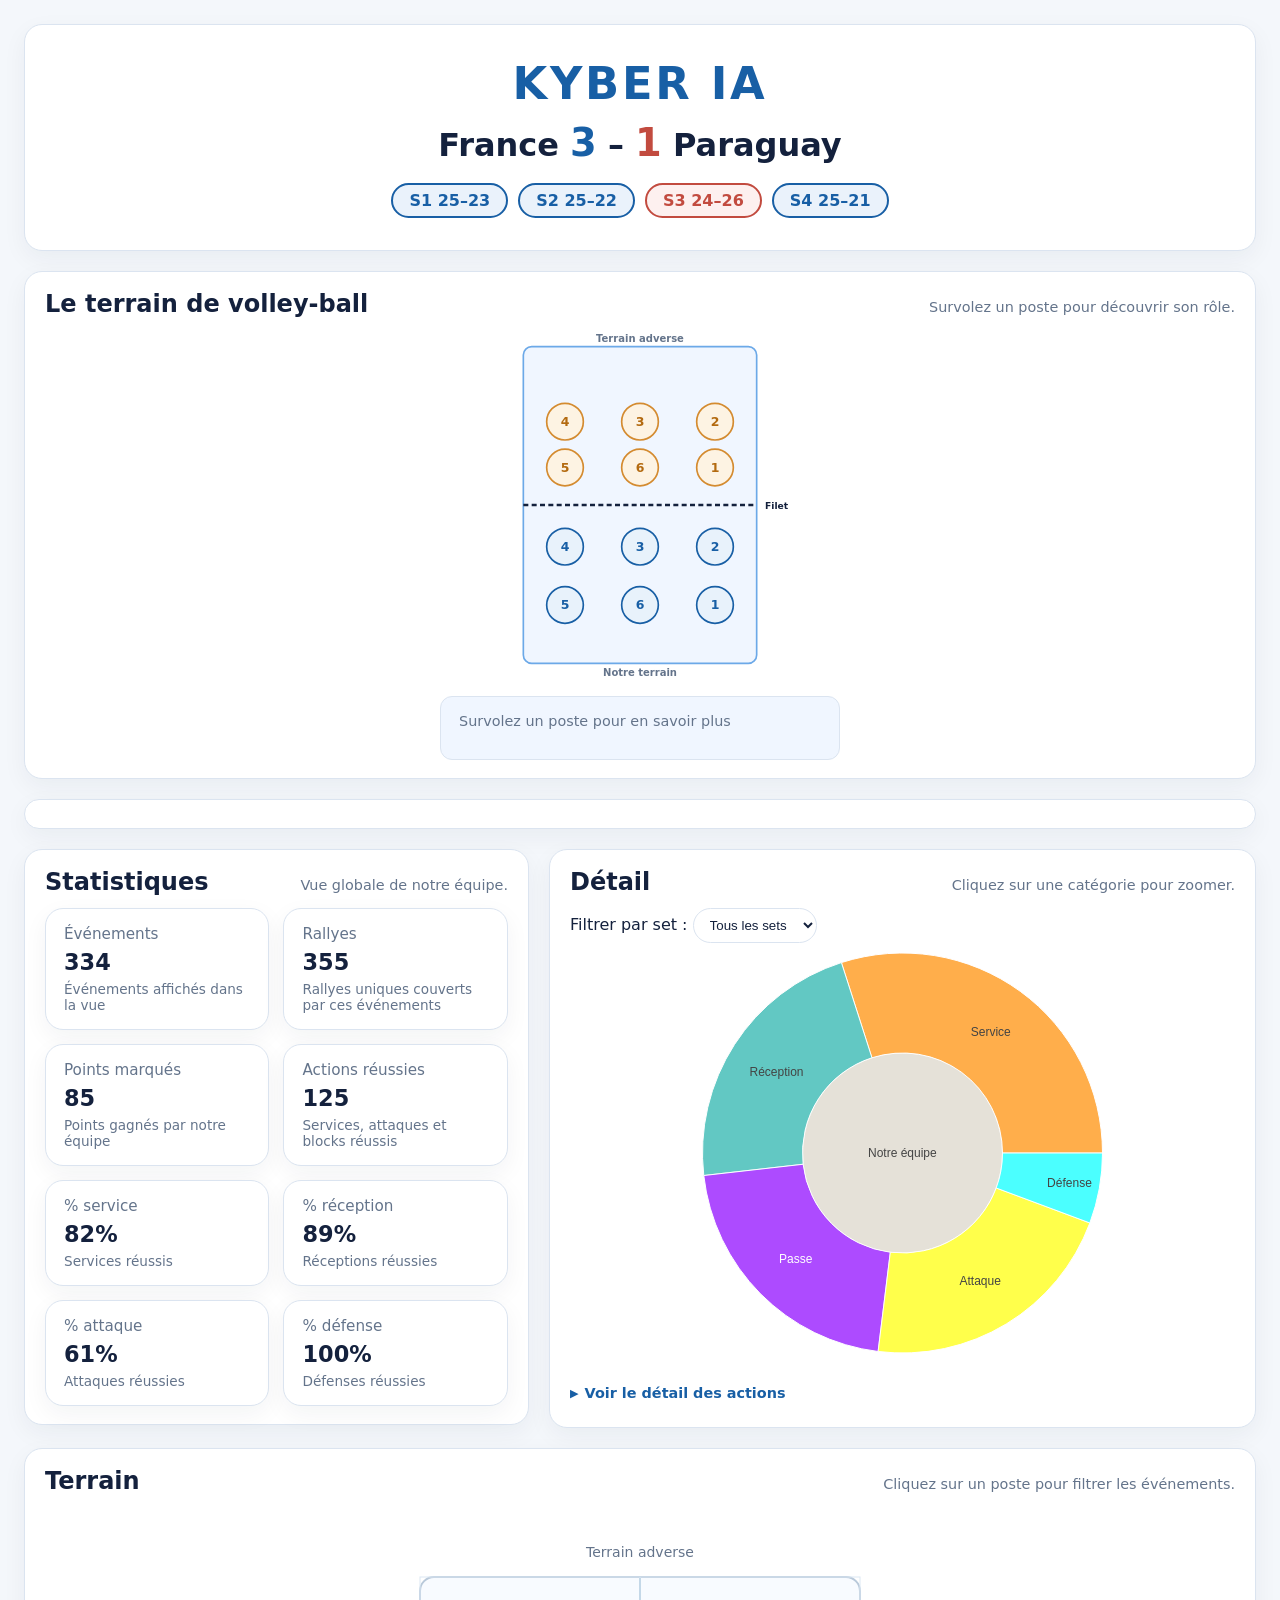
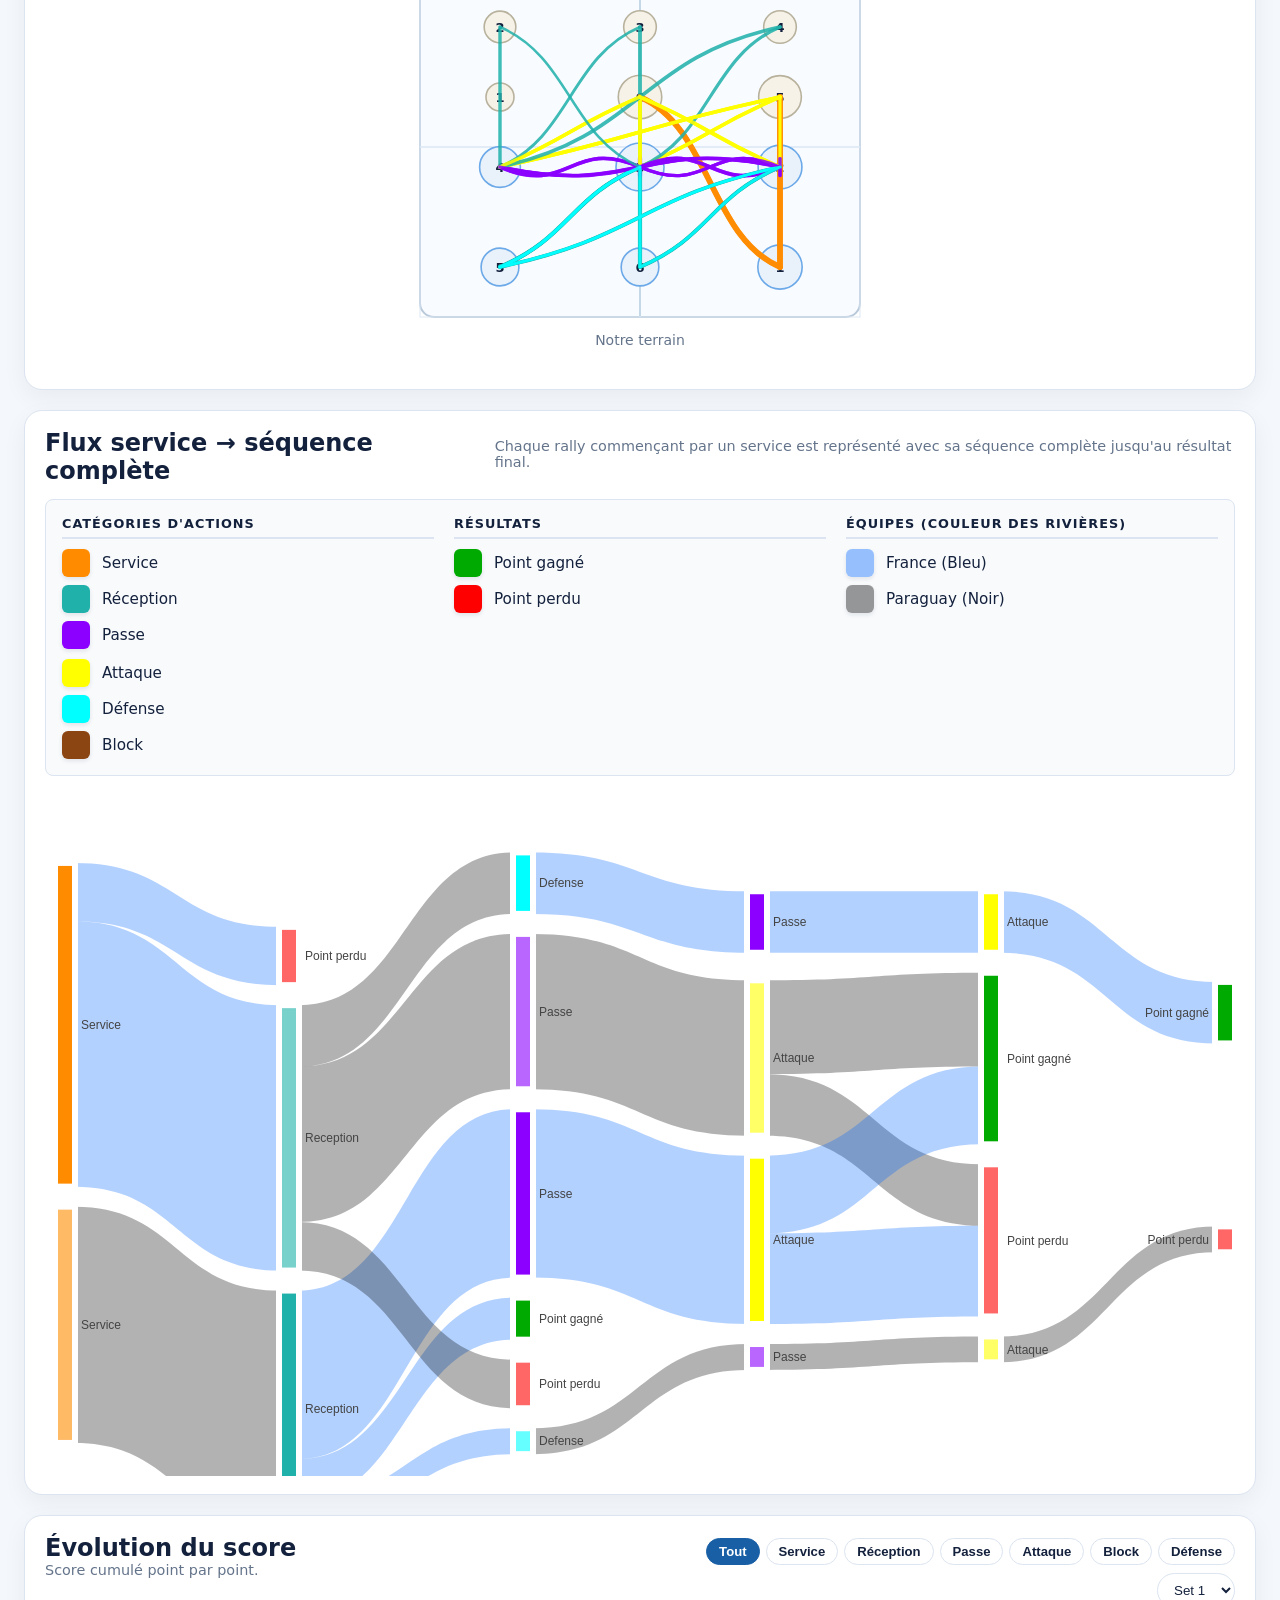
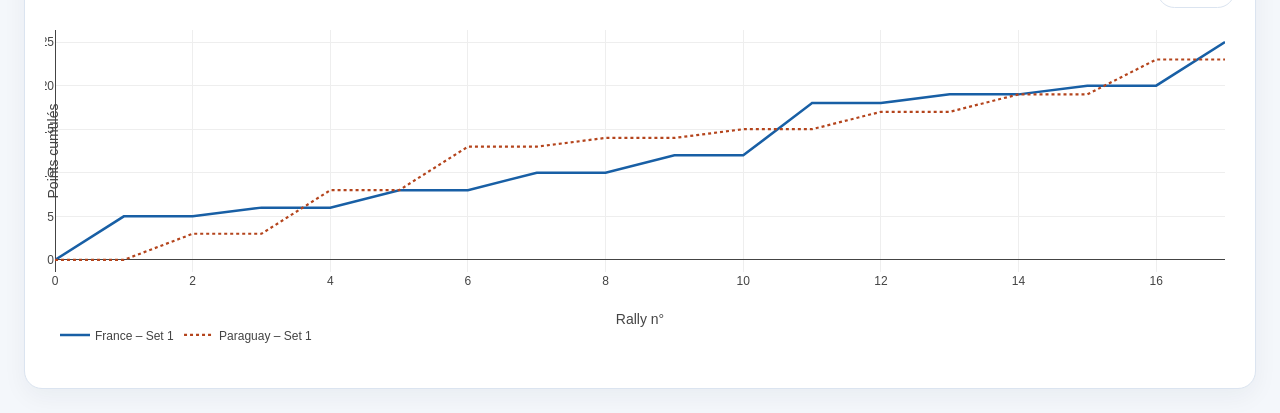
==== commit 132dc016: "Add court hover explainer, category filter and subcategory bands on score chart - Explainer court: c" ====
--- a/javascript/index.html
+++ b/javascript/index.html
@@ -10,67 +10,105 @@
   <body>
     <div class="app-shell">
       <header class="hero">
-        <div>
-          <p class="eyebrow">Kyber IA</p>
-          <h1>France 3 - Paraguay 1</h1>
-          <p class="subtitle">Scenario de match : victoire 3-1 de la France au volley.</p>
-        </div>
-        <div class="badge">Vue unique</div>
+        <div class="hero-content">
+          <p class="hero-brand">Kyber IA</p>
+          <h1>France <span class="score-win">3</span> – <span class="score-loss">1</span> Paraguay</h1>
+          <div class="set-scores">
+            <span class="set-badge win">S1 25–23</span>
+            <span class="set-badge win">S2 25–22</span>
+            <span class="set-badge loss">S3 24–26</span>
+            <span class="set-badge win">S4 25–21</span>
+          </div>
+        </div>
       </header>
 
-<section class="panel">
-        <div class="panel-header">
-          <h2>Flux service → séquence complète</h2>
-          <p>Chaque rally commençant par un service est représenté avec sa séquence complète jusqu’au résultat final.</p>
-        </div>
-        <div class="legend-grid">
-          <div class="legend-section">
-            <div class="legend-subsection">Catégories d’actions</div>
-            <div class="legend-row">
-              <span class="legend-item"><span class="legend-color" style="background: #FF8C00;"></span>Service</span>
-              <span class="legend-item"><span class="legend-color" style="background: #20B2AA;"></span>Réception</span>
-              <span class="legend-item"><span class="legend-color" style="background: #8B00FF;"></span>Passe</span>
-            </div>
-            <div class="legend-row">
-              <span class="legend-item"><span class="legend-color" style="background: #FFFF00;"></span>Attaque</span>
-              <span class="legend-item"><span class="legend-color" style="background: #00FFFF;"></span>Défense</span>
-              <span class="legend-item"><span class="legend-color" style="background: #8B4513;"></span>Block</span>
-            </div>
-          </div>
-          <div class="legend-section">
-            <div class="legend-subsection">Résultats</div>
-            <div class="legend-row">
-              <span class="legend-item"><span class="legend-color" style="background: #00AA00;"></span>Point gagné</span>
-              <span class="legend-item"><span class="legend-color" style="background: #FF0000;"></span>Point perdu</span>
-            </div>
-          </div>
-          <div class="legend-section">
-            <div class="legend-subsection">Équipes (couleur des rivières)</div>
-            <div class="legend-row">
-              <span class="legend-item"><span class="legend-color" style="background: rgba(0, 102, 255, 0.4);"></span>France (Bleu)</span>
-              <span class="legend-item"><span class="legend-color" style="background: rgba(0, 0, 0, 0.4);"></span>Paraguay (Noir)</span>
-            </div>
-          </div>
-        </div>
-        <div id="serviceSequenceSankey"></div>
+      <section class="panel explainer-panel">
+        <div class="panel-header">
+          <h2>Le terrain de volley-ball</h2>
+          <p>Survolez un poste pour découvrir son rôle.</p>
+        </div>
+        <div class="explainer-body">
+          <svg viewBox="0 0 480 420" class="explainer-court" xmlns="http://www.w3.org/2000/svg">
+            <!-- Court background -->
+            <rect x="100" y="20" width="280" height="380" rx="10" fill="#f0f6ff" stroke="#6ca9e8" stroke-width="2"/>
+            <!-- Net -->
+            <line x1="100" y1="210" x2="380" y2="210" stroke="#14213d" stroke-width="3" stroke-dasharray="6,4"/>
+            <text x="390" y="215" font-size="11" fill="#14213d" font-weight="700">Filet</text>
+            <!-- Zone labels -->
+            <text x="240" y="14" text-anchor="middle" font-size="12" fill="#64748b" font-weight="600">Terrain adverse</text>
+            <text x="240" y="415" text-anchor="middle" font-size="12" fill="#64748b" font-weight="600">Notre terrain</text>
+            <!-- Opponent positions (top) -->
+            <g class="court-pos-group" data-pos="4" data-side="opp" style="cursor:pointer">
+              <circle cx="150" cy="110" r="22" fill="#fdf3e3" stroke="#d48b30" stroke-width="2"/>
+              <text x="150" y="115" text-anchor="middle" font-size="15" font-weight="800" fill="#b36a10" style="pointer-events:none">4</text>
+            </g>
+            <g class="court-pos-group" data-pos="3" data-side="opp" style="cursor:pointer">
+              <circle cx="240" cy="110" r="22" fill="#fdf3e3" stroke="#d48b30" stroke-width="2"/>
+              <text x="240" y="115" text-anchor="middle" font-size="15" font-weight="800" fill="#b36a10" style="pointer-events:none">3</text>
+            </g>
+            <g class="court-pos-group" data-pos="2" data-side="opp" style="cursor:pointer">
+              <circle cx="330" cy="110" r="22" fill="#fdf3e3" stroke="#d48b30" stroke-width="2"/>
+              <text x="330" y="115" text-anchor="middle" font-size="15" font-weight="800" fill="#b36a10" style="pointer-events:none">2</text>
+            </g>
+            <g class="court-pos-group" data-pos="5" data-side="opp" style="cursor:pointer">
+              <circle cx="150" cy="165" r="22" fill="#fdf3e3" stroke="#d48b30" stroke-width="2"/>
+              <text x="150" y="170" text-anchor="middle" font-size="15" font-weight="800" fill="#b36a10" style="pointer-events:none">5</text>
+            </g>
+            <g class="court-pos-group" data-pos="6" data-side="opp" style="cursor:pointer">
+              <circle cx="240" cy="165" r="22" fill="#fdf3e3" stroke="#d48b30" stroke-width="2"/>
+              <text x="240" y="170" text-anchor="middle" font-size="15" font-weight="800" fill="#b36a10" style="pointer-events:none">6</text>
+            </g>
+            <g class="court-pos-group" data-pos="1" data-side="opp" style="cursor:pointer">
+              <circle cx="330" cy="165" r="22" fill="#fdf3e3" stroke="#d48b30" stroke-width="2"/>
+              <text x="330" y="170" text-anchor="middle" font-size="15" font-weight="800" fill="#b36a10" style="pointer-events:none">1</text>
+            </g>
+            <!-- Our positions (bottom) -->
+            <g class="court-pos-group" data-pos="4" data-side="own" style="cursor:pointer">
+              <circle cx="150" cy="260" r="22" fill="#e8f2fb" stroke="#185fa5" stroke-width="2"/>
+              <text x="150" y="265" text-anchor="middle" font-size="15" font-weight="800" fill="#185fa5" style="pointer-events:none">4</text>
+            </g>
+            <g class="court-pos-group" data-pos="3" data-side="own" style="cursor:pointer">
+              <circle cx="240" cy="260" r="22" fill="#e8f2fb" stroke="#185fa5" stroke-width="2"/>
+              <text x="240" y="265" text-anchor="middle" font-size="15" font-weight="800" fill="#185fa5" style="pointer-events:none">3</text>
+            </g>
+            <g class="court-pos-group" data-pos="2" data-side="own" style="cursor:pointer">
+              <circle cx="330" cy="260" r="22" fill="#e8f2fb" stroke="#185fa5" stroke-width="2"/>
+              <text x="330" y="265" text-anchor="middle" font-size="15" font-weight="800" fill="#185fa5" style="pointer-events:none">2</text>
+            </g>
+            <g class="court-pos-group" data-pos="5" data-side="own" style="cursor:pointer">
+              <circle cx="150" cy="330" r="22" fill="#e8f2fb" stroke="#185fa5" stroke-width="2"/>
+              <text x="150" y="335" text-anchor="middle" font-size="15" font-weight="800" fill="#185fa5" style="pointer-events:none">5</text>
+            </g>
+            <g class="court-pos-group" data-pos="6" data-side="own" style="cursor:pointer">
+              <circle cx="240" cy="330" r="22" fill="#e8f2fb" stroke="#185fa5" stroke-width="2"/>
+              <text x="240" y="335" text-anchor="middle" font-size="15" font-weight="800" fill="#185fa5" style="pointer-events:none">6</text>
+            </g>
+            <g class="court-pos-group" data-pos="1" data-side="own" style="cursor:pointer">
+              <circle cx="330" cy="330" r="22" fill="#e8f2fb" stroke="#185fa5" stroke-width="2"/>
+              <text x="330" y="335" text-anchor="middle" font-size="15" font-weight="800" fill="#185fa5" style="pointer-events:none">1</text>
+            </g>
+          </svg>
+          <div id="courtHoverInfo" class="court-hover-info">
+            <span class="court-hover-hint">Survolez un poste pour en savoir plus</span>
+          </div>
+        </div>
       </section>
 
       <section id="filtersSummary" class="summary"></section>
-      <section id="kpiGrid" class="kpi-grid"></section>
-
-      <section class="main-grid">
+
+      <div class="kpi-sunburst-grid">
         <article class="panel">
           <div class="panel-header">
-            <h2>Terrain</h2>
-            <p>Cliquez sur un poste pour filtrer les événements.</p>
-          </div>
-          <div id="courtContainer"></div>
+            <h2>Statistiques</h2>
+            <p>Vue globale de notre équipe.</p>
+          </div>
+          <section id="kpiGrid" class="kpi-grid"></section>
         </article>
 
         <article class="panel">
           <div class="panel-header">
             <h2>Détail</h2>
-            <p>Cliquez sur une catégorie du sunburst pour zoomer.</p>
+            <p>Cliquez sur une catégorie pour zoomer.</p>
           </div>
           <div class="detail-filter">
             <label for="setFilterSelect">Filtrer par set :</label>
@@ -83,25 +121,85 @@
             </select>
           </div>
           <div id="sunburstChart"></div>
-          <div id="detailList"></div>
-          <div id="detailTable"></div>
+          <details class="detail-collapse">
+            <summary>Voir le détail des actions</summary>
+            <div id="detailList"></div>
+            <div id="detailTable"></div>
+          </details>
         </article>
+      </div>
+
+      <section class="panel">
+        <div class="panel-header">
+          <h2>Terrain</h2>
+          <p>Cliquez sur un poste pour filtrer les événements.</p>
+        </div>
+        <div id="courtContainer"></div>
+      </section>
+
+      <section class="panel">
+        <div class="panel-header">
+          <h2>Flux service → séquence complète</h2>
+          <p>Chaque rally commençant par un service est représenté avec sa séquence complète jusqu'au résultat final.</p>
+        </div>
+        <div class="legend-grid">
+          <div class="legend-section">
+            <div class="legend-subsection">Catégories d'actions</div>
+            <div class="legend-row">
+              <span class="legend-item"><span class="legend-color" style="background: #FF8C00;"></span>Service</span>
+              <span class="legend-item"><span class="legend-color" style="background: #20B2AA;"></span>Réception</span>
+              <span class="legend-item"><span class="legend-color" style="background: #8B00FF;"></span>Passe</span>
+            </div>
+            <div class="legend-row">
+              <span class="legend-item"><span class="legend-color" style="background: #FFFF00;"></span>Attaque</span>
+              <span class="legend-item"><span class="legend-color" style="background: #00FFFF;"></span>Défense</span>
+              <span class="legend-item"><span class="legend-color" style="background: #8B4513;"></span>Block</span>
+            </div>
+          </div>
+          <div class="legend-section">
+            <div class="legend-subsection">Résultats</div>
+            <div class="legend-row">
+              <span class="legend-item"><span class="legend-color" style="background: #00AA00;"></span>Point gagné</span>
+              <span class="legend-item"><span class="legend-color" style="background: #FF0000;"></span>Point perdu</span>
+            </div>
+          </div>
+          <div class="legend-section">
+            <div class="legend-subsection">Équipes (couleur des rivières)</div>
+            <div class="legend-row">
+              <span class="legend-item"><span class="legend-color" style="background: rgba(0, 102, 255, 0.4);"></span>France (Bleu)</span>
+              <span class="legend-item"><span class="legend-color" style="background: rgba(0, 0, 0, 0.4);"></span>Paraguay (Noir)</span>
+            </div>
+          </div>
+        </div>
+        <div id="serviceSequenceSankey"></div>
       </section>
 
       <section class="panel">
         <div class="panel-header">
           <div>
             <h2>Évolution du score</h2>
-            <p>Score cumulé point par point, avec sélection d’un set.</p>
-          </div>
-          <select id="scoreSetSelect" class="score-select">
-            <option value="1">Set 1</option>
-            <option value="2">Set 2</option>
-            <option value="3">Set 3</option>
-            <option value="4">Set 4</option>
-          </select>
+            <p>Score cumulé point par point.</p>
+          </div>
+          <div class="panel-controls">
+            <div id="scoreCategoryFilter" class="score-cat-filter">
+              <button class="score-cat-btn active" data-cat="">Tout</button>
+              <button class="score-cat-btn" data-cat="Service">Service</button>
+              <button class="score-cat-btn" data-cat="Reception">Réception</button>
+              <button class="score-cat-btn" data-cat="Passe">Passe</button>
+              <button class="score-cat-btn" data-cat="Attaque">Attaque</button>
+              <button class="score-cat-btn" data-cat="Block">Block</button>
+              <button class="score-cat-btn" data-cat="Defense">Défense</button>
+            </div>
+            <select id="scoreSetSelect" class="score-select">
+              <option value="1">Set 1</option>
+              <option value="2">Set 2</option>
+              <option value="3">Set 3</option>
+              <option value="4">Set 4</option>
+            </select>
+          </div>
         </div>
         <div id="scoreboardChart"></div>
+        <div id="scoreCatLegend" class="score-cat-legend"></div>
       </section>
     </div>
 
--- a/javascript/styles.css
+++ b/javascript/styles.css
@@ -33,20 +33,73 @@
 }
 
 .hero {
-  padding: 24px 28px;
-  display: flex;
-  justify-content: space-between;
-  align-items: center;
-}
-
-.eyebrow {
+  padding: 32px 28px;
+  display: flex;
+  justify-content: center;
+  align-items: center;
+  text-align: center;
+}
+
+.hero-content {
+  display: flex;
+  flex-direction: column;
+  align-items: center;
+  gap: 6px;
+}
+
+.hero-brand {
+  font-size: 2.8rem;
+  font-weight: 900;
+  letter-spacing: 0.06em;
+  color: var(--primary);
   text-transform: uppercase;
-  letter-spacing: 0.18em;
-  font-size: 0.72rem;
+  margin: 0 0 4px;
+}
+
+.hero h1 { font-size: 2rem; }
+.score-win  { color: #185fa5; font-weight: 900; font-size: 2.4rem; }
+.score-loss { color: #c24b3f; font-weight: 900; font-size: 2.4rem; }
+
+.set-scores {
+  display: flex;
+  gap: 10px;
+  margin-top: 12px;
+  flex-wrap: wrap;
+}
+.set-badge {
+  padding: 6px 16px;
+  border-radius: 999px;
+  font-size: 1rem;
+  font-weight: 700;
+  border: 2px solid;
+}
+.set-badge.win  { color: #185fa5; border-color: #185fa5; background: #eaf2fb; }
+.set-badge.loss { color: #c24b3f; border-color: #c24b3f; background: #fdf0ef; }
+
+.detail-collapse {
+  margin-top: 14px;
+}
+.detail-collapse summary {
+  cursor: pointer;
+  font-size: 0.9rem;
+  font-weight: 600;
   color: var(--primary);
-  margin: 0 0 6px;
-  font-weight: 700;
-}
+  padding: 8px 0;
+  user-select: none;
+  list-style: none;
+  display: flex;
+  align-items: center;
+  gap: 6px;
+}
+.detail-collapse summary::before {
+  content: "▶";
+  font-size: 0.7rem;
+  transition: transform 0.2s;
+}
+.detail-collapse[open] summary::before {
+  transform: rotate(90deg);
+}
+
 
 h1, h2, h3, p { margin: 0; }
 .subtitle { margin-top: 6px; color: var(--muted); max-width: 720px; }
@@ -63,9 +116,16 @@
   color: var(--muted);
 }
 
+.kpi-sunburst-grid {
+  display: grid;
+  grid-template-columns: 1fr 1.4fr;
+  gap: 20px;
+  align-items: start;
+}
+
 .kpi-grid {
   display: grid;
-  grid-template-columns: repeat(auto-fit, minmax(180px, 1fr));
+  grid-template-columns: repeat(2, 1fr);
   gap: 14px;
 }
 .kpi-card {
@@ -125,14 +185,117 @@
 #detailTable th { color: var(--muted); font-size: 0.9rem; }
 
 @media (max-width: 1100px) {
+  .kpi-sunburst-grid { grid-template-columns: 1fr; }
   .kpi-grid { grid-template-columns: repeat(2, minmax(0, 1fr)); }
-  .main-grid { grid-template-columns: 1fr; }
 }
 
 @media (max-width: 720px) {
   .app-shell { padding: 14px; }
   .kpi-grid { grid-template-columns: 1fr; }
   .hero { flex-direction: column; align-items: flex-start; gap: 12px; }
+}
+
+.explainer-body {
+  display: flex;
+  flex-direction: column;
+  align-items: center;
+  gap: 16px;
+  margin-top: 8px;
+}
+
+.explainer-court {
+  width: 100%;
+  max-width: 400px;
+}
+
+.court-hover-info {
+  width: 100%;
+  max-width: 400px;
+  min-height: 64px;
+  padding: 14px 18px;
+  border-radius: 12px;
+  background: #f0f6ff;
+  border: 1px solid var(--border);
+  transition: background 0.2s;
+}
+
+.court-hover-hint {
+  color: var(--muted);
+  font-size: 0.9rem;
+}
+
+.court-hover-pos {
+  display: block;
+  font-size: 1rem;
+  color: var(--primary);
+  margin-bottom: 4px;
+}
+
+.court-hover-desc {
+  color: var(--muted);
+  font-size: 0.88rem;
+  line-height: 1.55;
+  margin: 0;
+}
+
+.panel-controls {
+  display: flex;
+  flex-direction: column;
+  align-items: flex-end;
+  gap: 8px;
+}
+
+.score-cat-filter {
+  display: flex;
+  gap: 6px;
+  flex-wrap: wrap;
+  justify-content: flex-end;
+}
+
+.score-cat-btn {
+  padding: 5px 12px;
+  border-radius: 999px;
+  border: 1.5px solid var(--border);
+  background: var(--surface);
+  color: var(--ink);
+  font-size: 0.82rem;
+  font-weight: 600;
+  cursor: pointer;
+  transition: border-color 0.15s, color 0.15s, background 0.15s;
+}
+
+.score-cat-btn:hover {
+  border-color: var(--primary);
+  color: var(--primary);
+}
+
+.score-cat-btn.active {
+  background: var(--primary);
+  color: #fff;
+  border-color: var(--primary);
+}
+
+.score-cat-legend {
+  display: flex;
+  flex-wrap: wrap;
+  gap: 10px;
+  margin-top: 10px;
+  min-height: 0;
+}
+
+.score-cat-legend-item {
+  display: flex;
+  align-items: center;
+  gap: 6px;
+  font-size: 0.85rem;
+  color: var(--ink);
+}
+
+.score-cat-legend-swatch {
+  width: 16px;
+  height: 16px;
+  border-radius: 4px;
+  flex-shrink: 0;
 }
 
 .legend-grid {
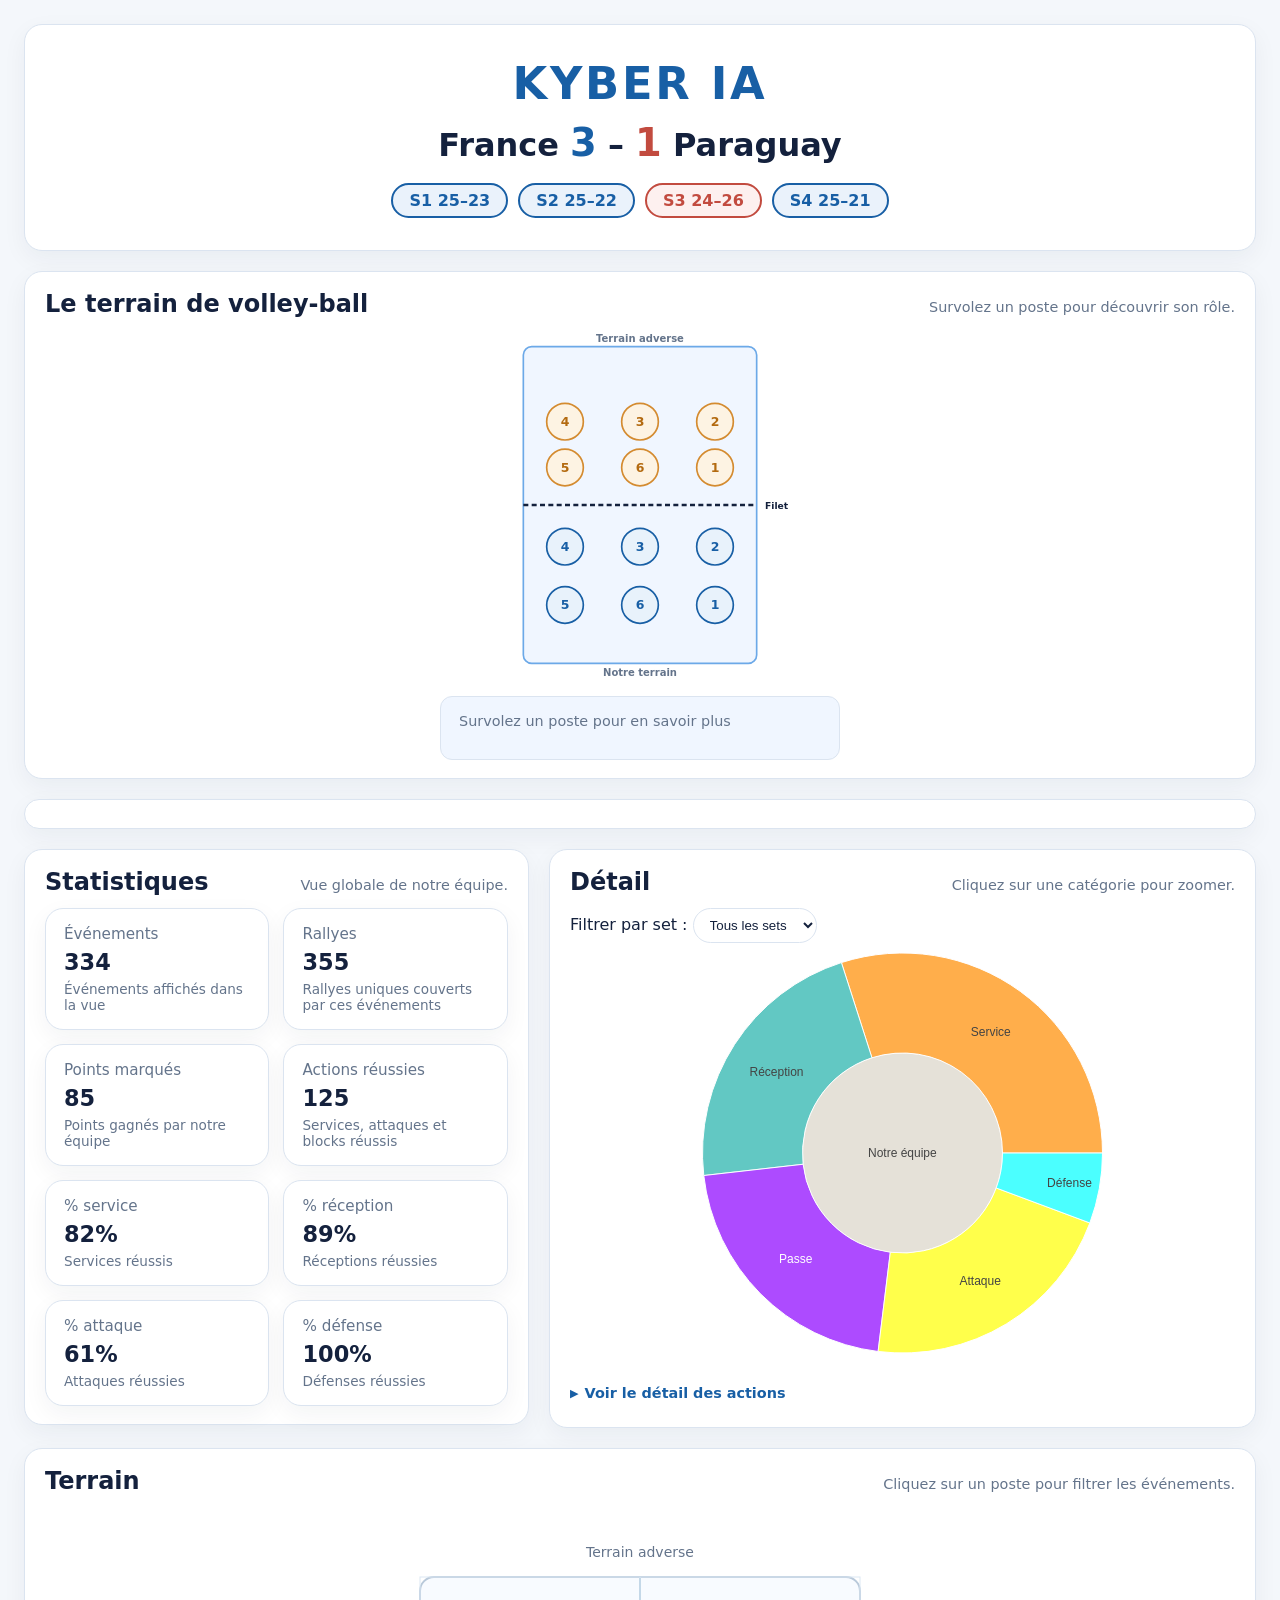
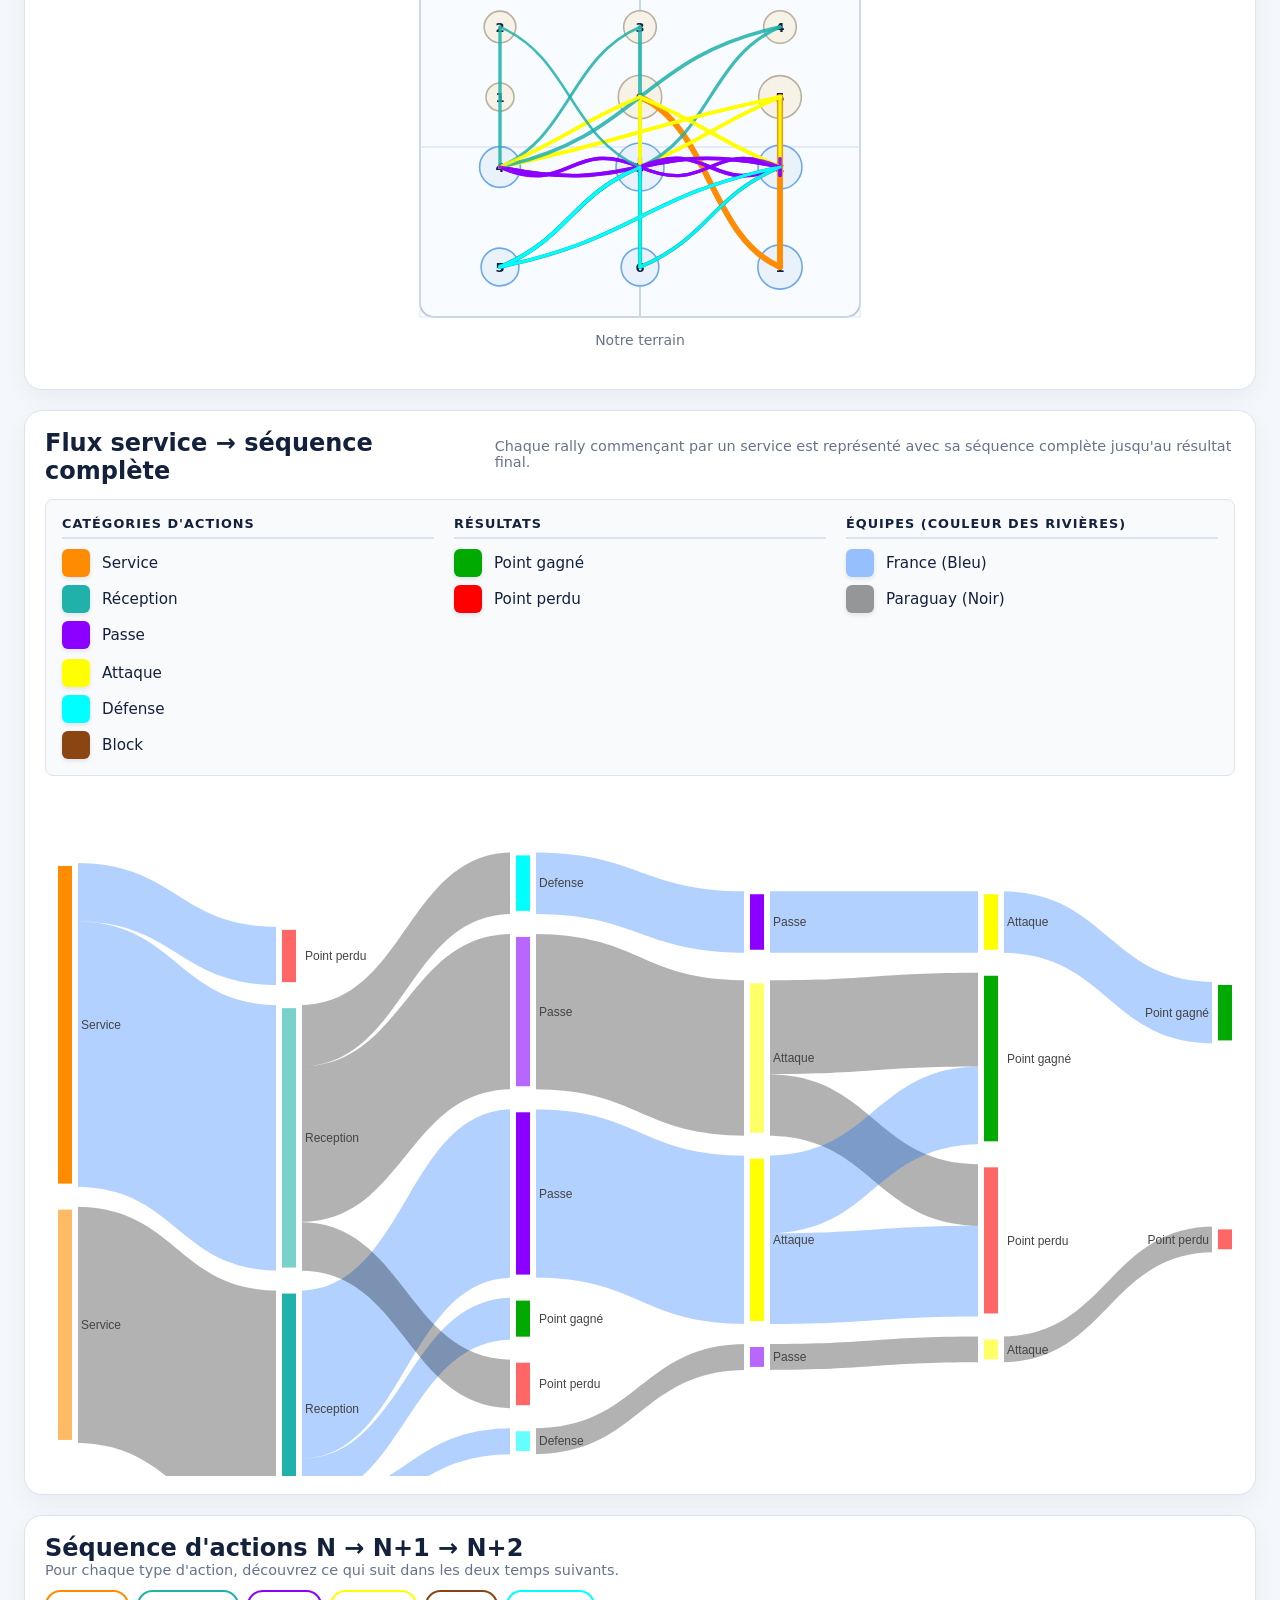
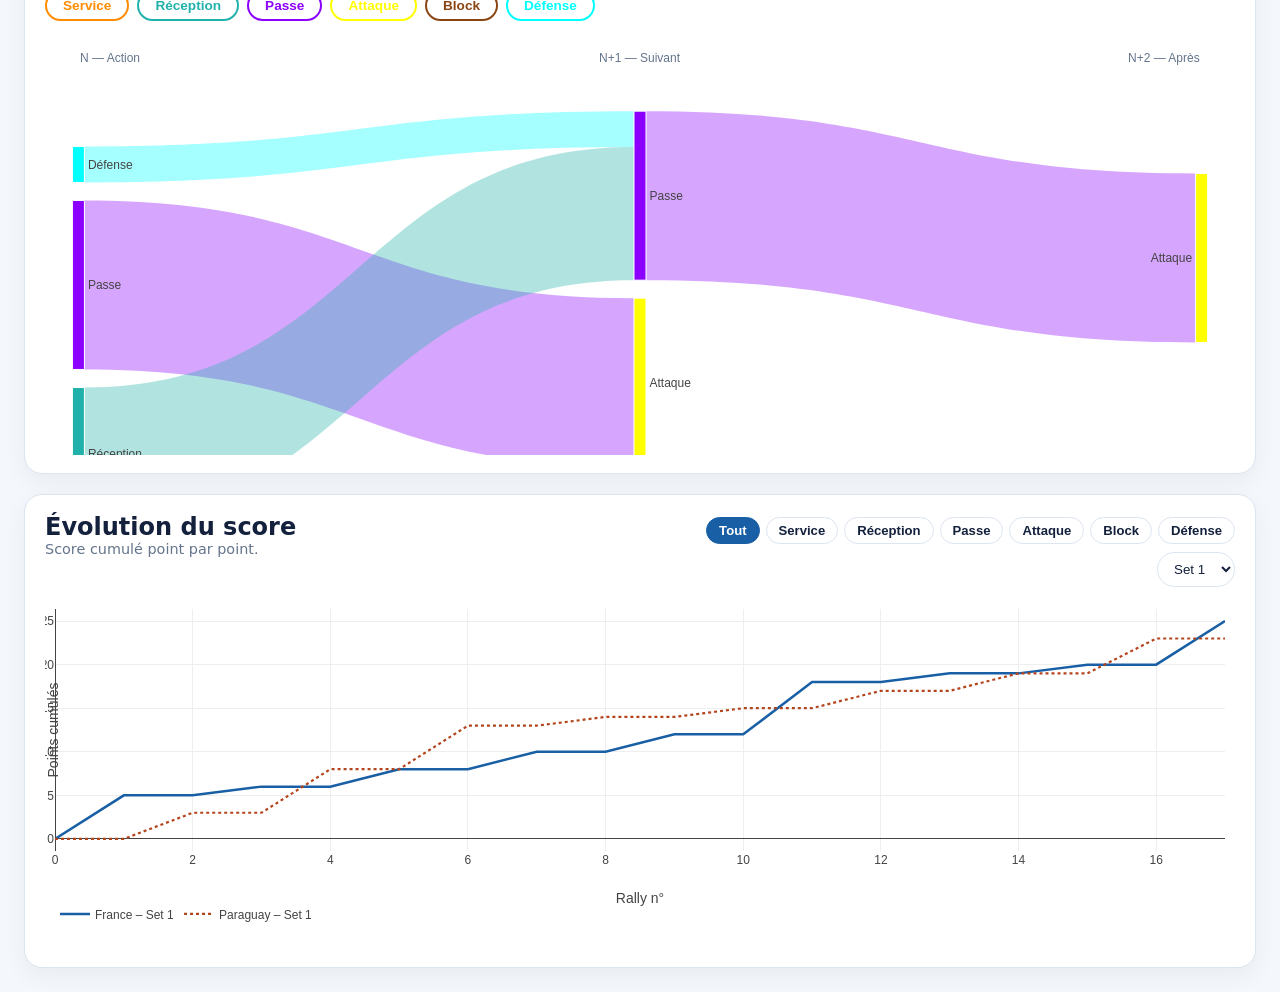
==== commit af0edbce: "Add action sequence N→N+1→N+2 Sankey with interactive category legend - New Sankey "Séquence d'actio" ====
--- a/javascript/index.html
+++ b/javascript/index.html
@@ -177,6 +177,17 @@
       <section class="panel">
         <div class="panel-header">
           <div>
+            <h2>Séquence d'actions N → N+1 → N+2</h2>
+            <p>Pour chaque type d'action, découvrez ce qui suit dans les deux temps suivants.</p>
+          </div>
+        </div>
+        <div id="actionSeqLegend" class="action-seq-legend"></div>
+        <div id="actionSequenceSankey"></div>
+      </section>
+
+      <section class="panel">
+        <div class="panel-header">
+          <div>
             <h2>Évolution du score</h2>
             <p>Score cumulé point par point.</p>
           </div>
--- a/javascript/styles.css
+++ b/javascript/styles.css
@@ -298,6 +298,28 @@
   flex-shrink: 0;
 }
 
+.action-seq-legend {
+  display: flex;
+  flex-wrap: wrap;
+  gap: 8px;
+  margin-bottom: 14px;
+}
+
+.action-seq-btn {
+  padding: 6px 16px;
+  border-radius: 999px;
+  border: 2px solid;
+  font-size: 0.85rem;
+  font-weight: 700;
+  cursor: pointer;
+  background: transparent;
+  transition: color 0.15s, background 0.15s;
+}
+
+.action-seq-btn.active {
+  color: #fff !important;
+}
+
 .legend-grid {
   display: grid;
   grid-template-columns: repeat(auto-fit, minmax(280px, 1fr));
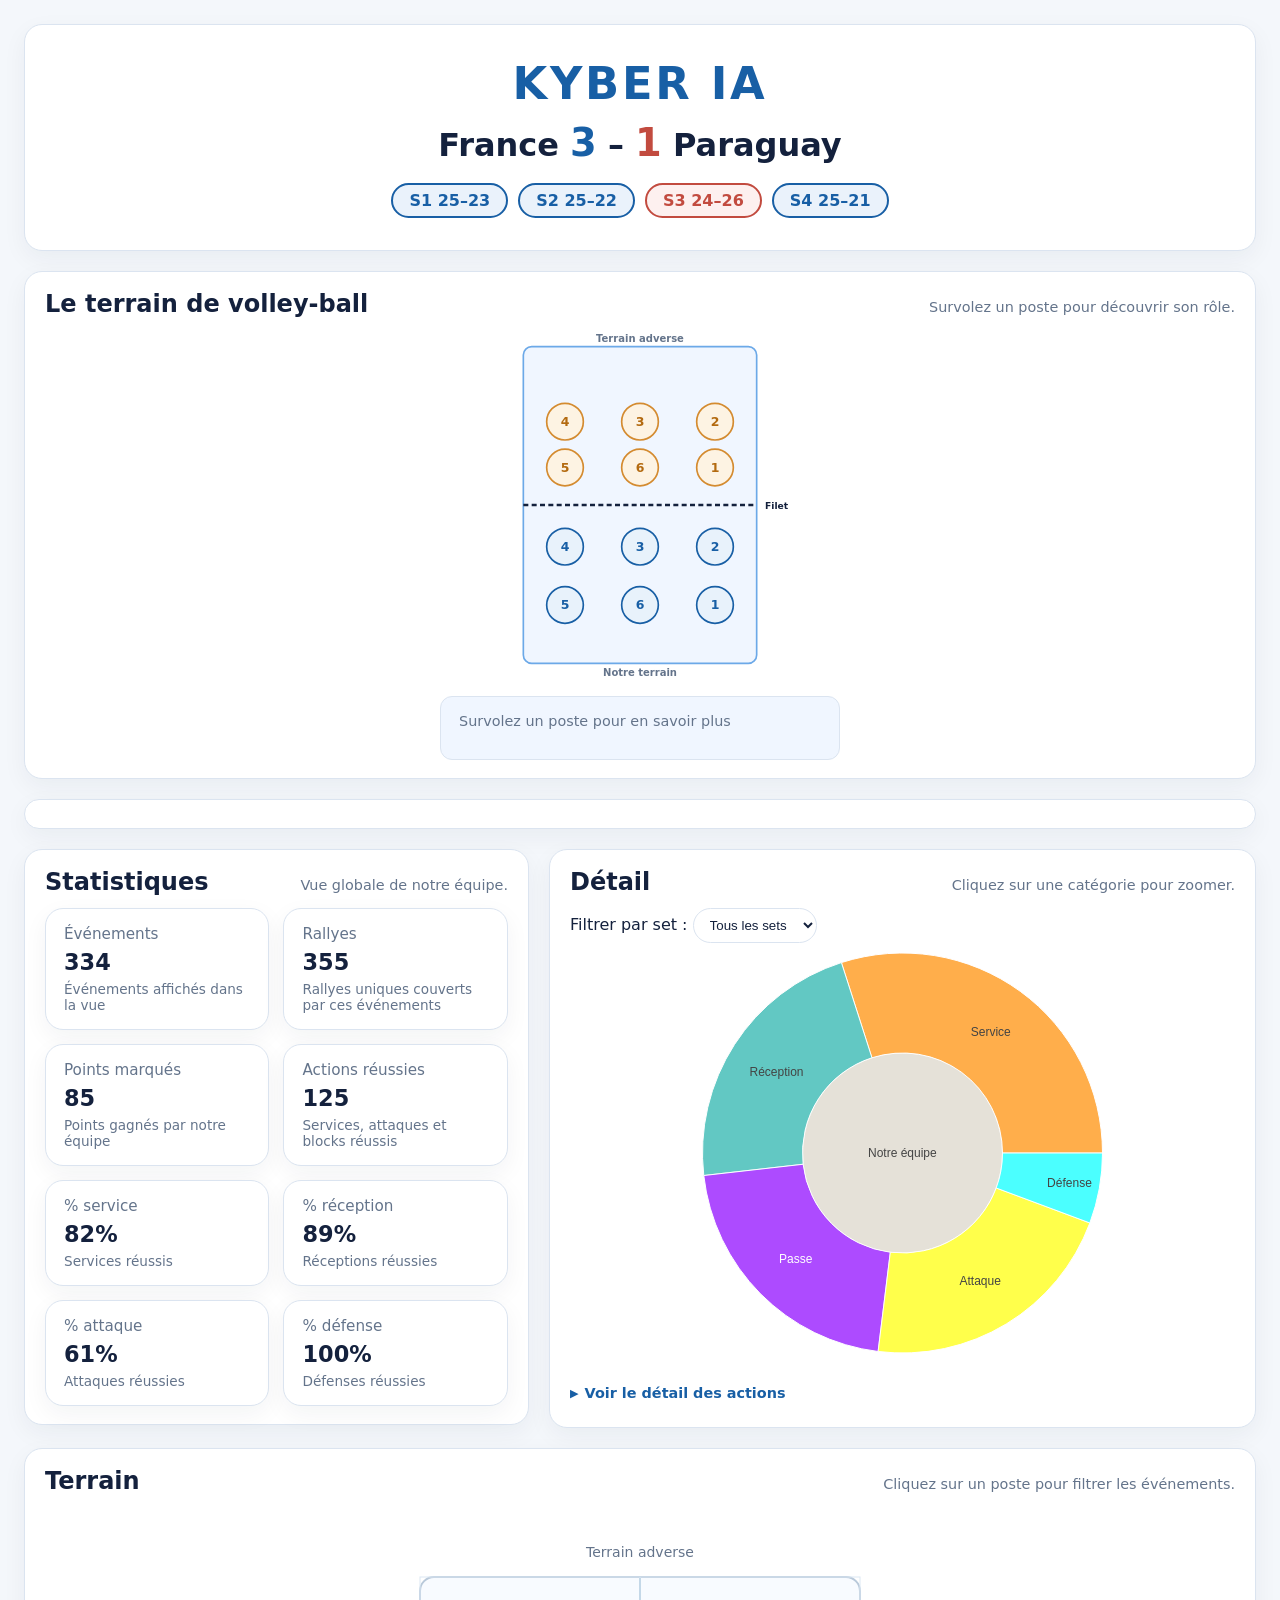
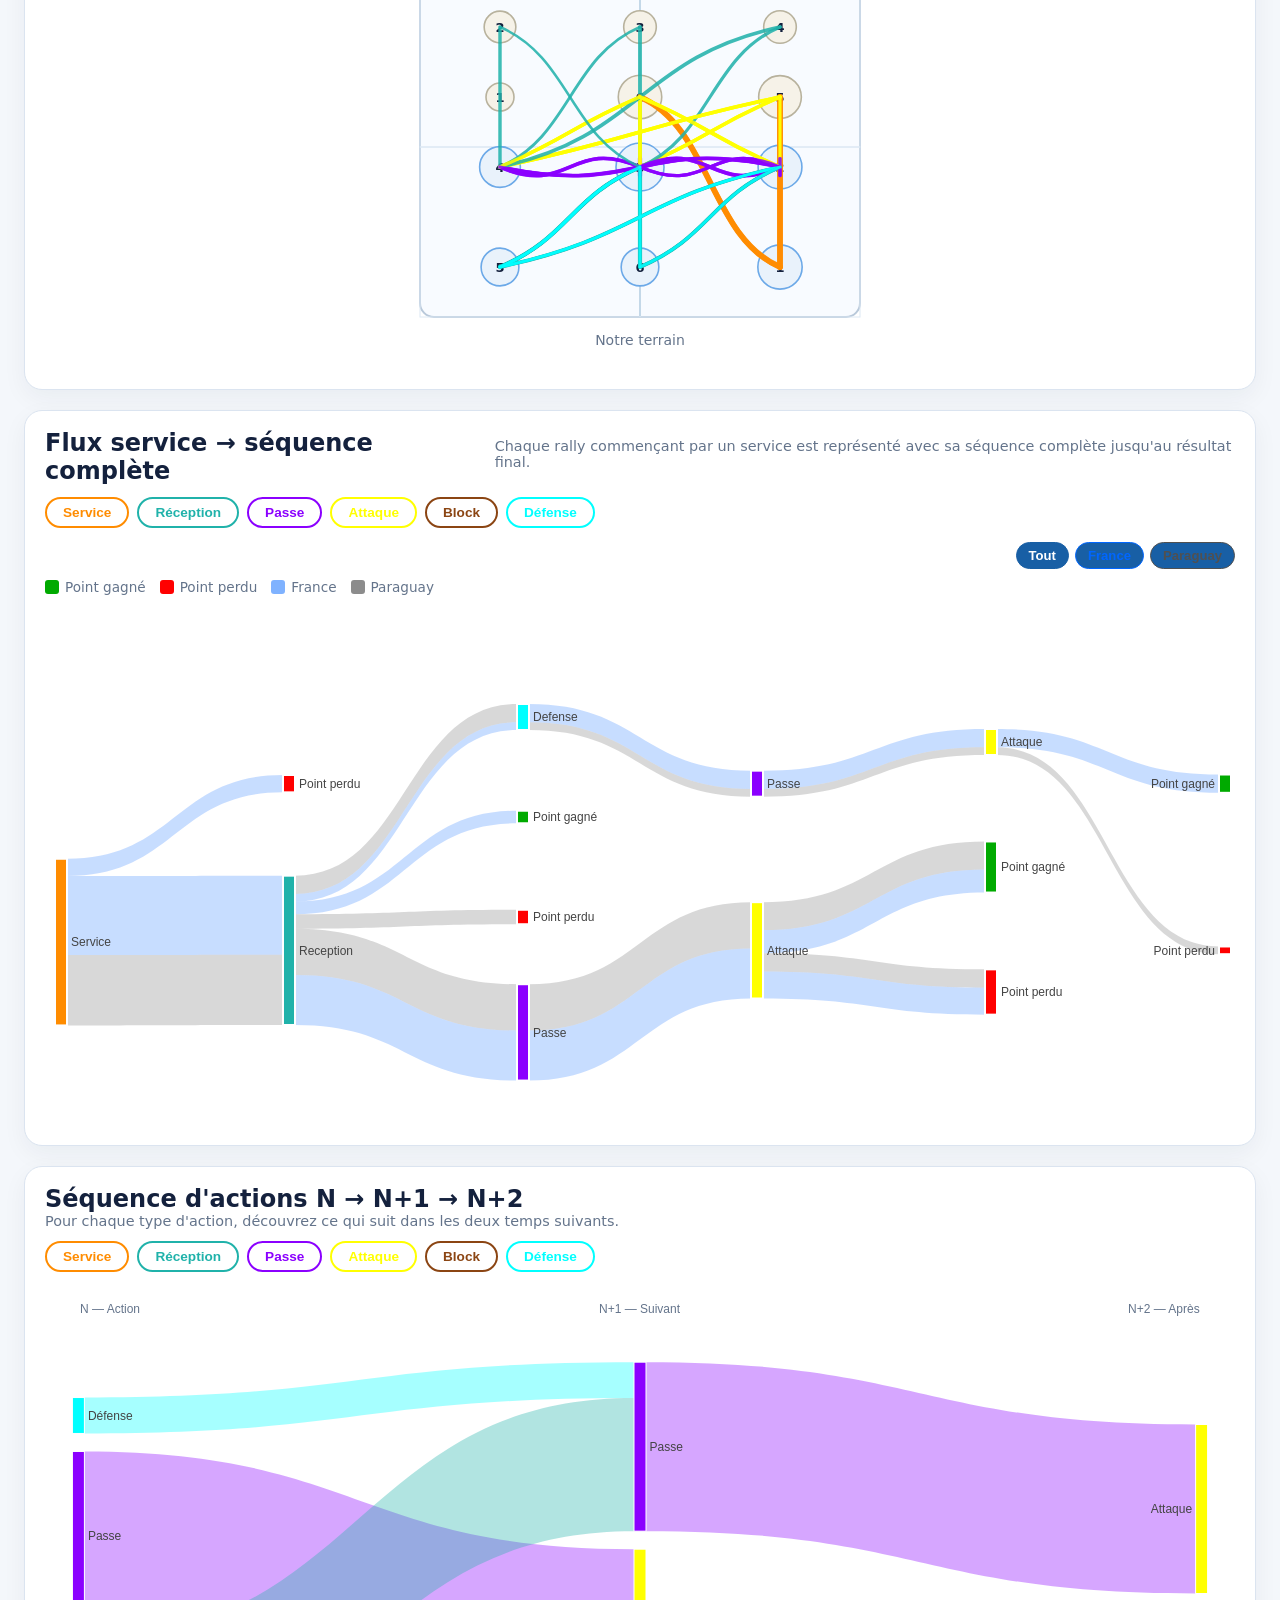
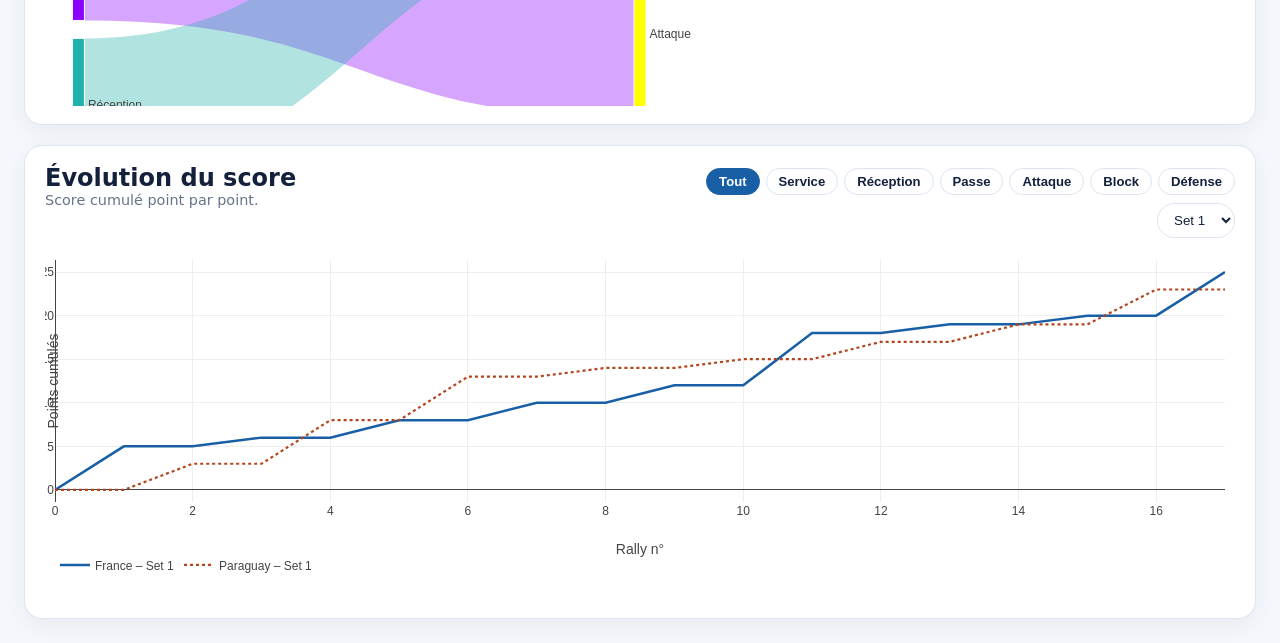
==== commit 5e341b2f: "feat: ajout filtre équipe Sankey, filtre catégorie score, hover terrain, séquence N→N+1→N+2 - Filtre" ====
--- a/javascript/index.html
+++ b/javascript/index.html
@@ -142,34 +142,13 @@
           <h2>Flux service → séquence complète</h2>
           <p>Chaque rally commençant par un service est représenté avec sa séquence complète jusqu'au résultat final.</p>
         </div>
-        <div class="legend-grid">
-          <div class="legend-section">
-            <div class="legend-subsection">Catégories d'actions</div>
-            <div class="legend-row">
-              <span class="legend-item"><span class="legend-color" style="background: #FF8C00;"></span>Service</span>
-              <span class="legend-item"><span class="legend-color" style="background: #20B2AA;"></span>Réception</span>
-              <span class="legend-item"><span class="legend-color" style="background: #8B00FF;"></span>Passe</span>
-            </div>
-            <div class="legend-row">
-              <span class="legend-item"><span class="legend-color" style="background: #FFFF00;"></span>Attaque</span>
-              <span class="legend-item"><span class="legend-color" style="background: #00FFFF;"></span>Défense</span>
-              <span class="legend-item"><span class="legend-color" style="background: #8B4513;"></span>Block</span>
-            </div>
-          </div>
-          <div class="legend-section">
-            <div class="legend-subsection">Résultats</div>
-            <div class="legend-row">
-              <span class="legend-item"><span class="legend-color" style="background: #00AA00;"></span>Point gagné</span>
-              <span class="legend-item"><span class="legend-color" style="background: #FF0000;"></span>Point perdu</span>
-            </div>
-          </div>
-          <div class="legend-section">
-            <div class="legend-subsection">Équipes (couleur des rivières)</div>
-            <div class="legend-row">
-              <span class="legend-item"><span class="legend-color" style="background: rgba(0, 102, 255, 0.4);"></span>France (Bleu)</span>
-              <span class="legend-item"><span class="legend-color" style="background: rgba(0, 0, 0, 0.4);"></span>Paraguay (Noir)</span>
-            </div>
-          </div>
+        <div id="serviceSeqLegend" class="action-seq-legend"></div>
+        <div id="serviceTeamFilter" class="score-cat-filter" style="margin-bottom:10px;"></div>
+        <div class="ssi-row">
+          <span class="ssi-item"><span class="ssi-dot" style="background:#00AA00"></span>Point gagné</span>
+          <span class="ssi-item"><span class="ssi-dot" style="background:#FF0000"></span>Point perdu</span>
+          <span class="ssi-item"><span class="ssi-dot" style="background:rgba(0,102,255,0.5)"></span>France</span>
+          <span class="ssi-item"><span class="ssi-dot" style="background:rgba(0,0,0,0.45)"></span>Paraguay</span>
         </div>
         <div id="serviceSequenceSankey"></div>
       </section>
--- a/javascript/styles.css
+++ b/javascript/styles.css
@@ -320,6 +320,28 @@
   color: #fff !important;
 }
 
+.ssi-row {
+  display: flex;
+  flex-wrap: wrap;
+  gap: 14px;
+  margin-bottom: 12px;
+}
+
+.ssi-item {
+  display: flex;
+  align-items: center;
+  gap: 6px;
+  font-size: 0.85rem;
+  color: var(--muted);
+}
+
+.ssi-dot {
+  width: 14px;
+  height: 14px;
+  border-radius: 3px;
+  flex-shrink: 0;
+}
+
 .legend-grid {
   display: grid;
   grid-template-columns: repeat(auto-fit, minmax(280px, 1fr));
